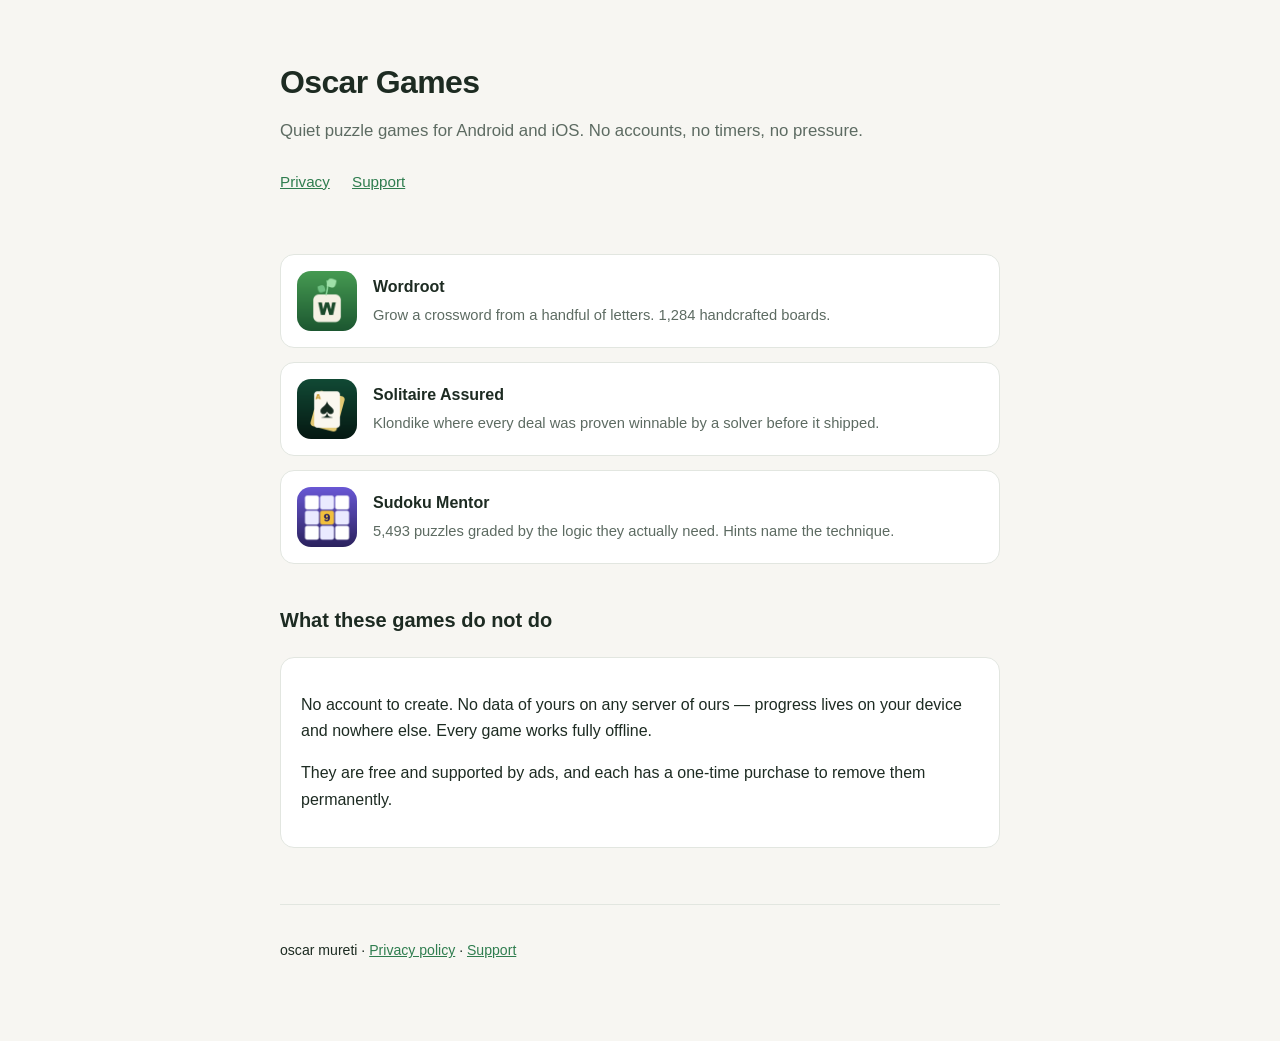
==== index.html @ a50494f4 "Public site: privacy policy, support page and app-ads.txt Kept separate from the private game repo b" ====
<!doctype html>
<html lang="en">
<head>
<meta charset="utf-8">
<meta name="viewport" content="width=device-width, initial-scale=1">
<title>Oscar Games</title>
<meta name="description" content="Puzzle games for Android and iOS: Wordroot, Solitaire Assured and Sudoku Mentor.">
<link rel="stylesheet" href="style.css">
</head>
<body>
<div class="wrap">
  <header>
    <h1>Oscar Games</h1>
    <p class="lede">Quiet puzzle games for Android and iOS. No accounts, no timers, no pressure.</p>
    <nav>
      <a href="privacy.html">Privacy</a>
      <a href="support.html">Support</a>
    </nav>
  </header>

  <div class="games">
    <div class="game">
      <img src="assets/wordroot.png" alt="Wordroot icon">
      <div>
        <h3>Wordroot</h3>
        <p>Grow a crossword from a handful of letters. 1,284 handcrafted boards.</p>
      </div>
    </div>
    <div class="game">
      <img src="assets/solitaire_assured.png" alt="Solitaire Assured icon">
      <div>
        <h3>Solitaire Assured</h3>
        <p>Klondike where every deal was proven winnable by a solver before it shipped.</p>
      </div>
    </div>
    <div class="game">
      <img src="assets/sudoku_mentor.png" alt="Sudoku Mentor icon">
      <div>
        <h3>Sudoku Mentor</h3>
        <p>5,493 puzzles graded by the logic they actually need. Hints name the technique.</p>
      </div>
    </div>
  </div>

  <h2>What these games do not do</h2>
  <div class="card">
    <p>No account to create. No data of yours on any server of ours — progress
    lives on your device and nowhere else. Every game works fully offline.</p>
    <p>They are free and supported by ads, and each has a one-time purchase to
    remove them permanently.</p>
  </div>

  <footer>
    <p>oscar mureti &middot; <a href="privacy.html">Privacy policy</a> &middot; <a href="support.html">Support</a></p>
  </footer>
</div>
</body>
</html>
---- style.css ----
/* One stylesheet for all three pages. Kept deliberately small - these pages
   exist to satisfy store requirements and answer a player's question, not to
   be a marketing site. */
:root {
  --bg: #f7f6f2;
  --surface: #ffffff;
  --text: #1d2b22;
  --muted: #5d6b62;
  --accent: #2f7d4f;
  --line: #e2e6e0;
}
@media (prefers-color-scheme: dark) {
  :root {
    --bg: #12160f;
    --surface: #1b211a;
    --text: #e8efe6;
    --muted: #9aa89e;
    --accent: #6fcb7f;
    --line: #2a332a;
  }
}
* { box-sizing: border-box; }
body {
  margin: 0;
  padding: 0 20px 64px;
  background: var(--bg);
  color: var(--text);
  font: 16px/1.65 -apple-system, BlinkMacSystemFont, "Segoe UI", Roboto, sans-serif;
}
.wrap { max-width: 720px; margin: 0 auto; }
header { padding: 56px 0 32px; }
h1 { font-size: 2rem; margin: 0 0 8px; letter-spacing: -0.02em; }
h2 { font-size: 1.25rem; margin: 40px 0 10px; }
h3 { font-size: 1rem; margin: 28px 0 6px; }
p, li { color: var(--text); }
.lede { color: var(--muted); font-size: 1.05rem; margin: 0; }
a { color: var(--accent); }
nav { margin: 24px 0 0; font-size: 0.95rem; }
nav a { margin-right: 18px; }
.games { display: grid; gap: 14px; margin: 28px 0; }
.game {
  display: flex; align-items: center; gap: 16px;
  background: var(--surface); border: 1px solid var(--line);
  border-radius: 14px; padding: 16px;
}
.game img { width: 60px; height: 60px; border-radius: 14px; flex: none; }
.game h3 { margin: 0 0 2px; }
.game p { margin: 0; color: var(--muted); font-size: 0.92rem; }
.card {
  background: var(--surface); border: 1px solid var(--line);
  border-radius: 14px; padding: 18px 20px; margin: 20px 0;
}
footer {
  margin-top: 56px; padding-top: 20px; border-top: 1px solid var(--line);
  color: var(--muted); font-size: 0.88rem;
}
code { background: var(--surface); padding: 2px 6px; border-radius: 5px; font-size: 0.9em; }
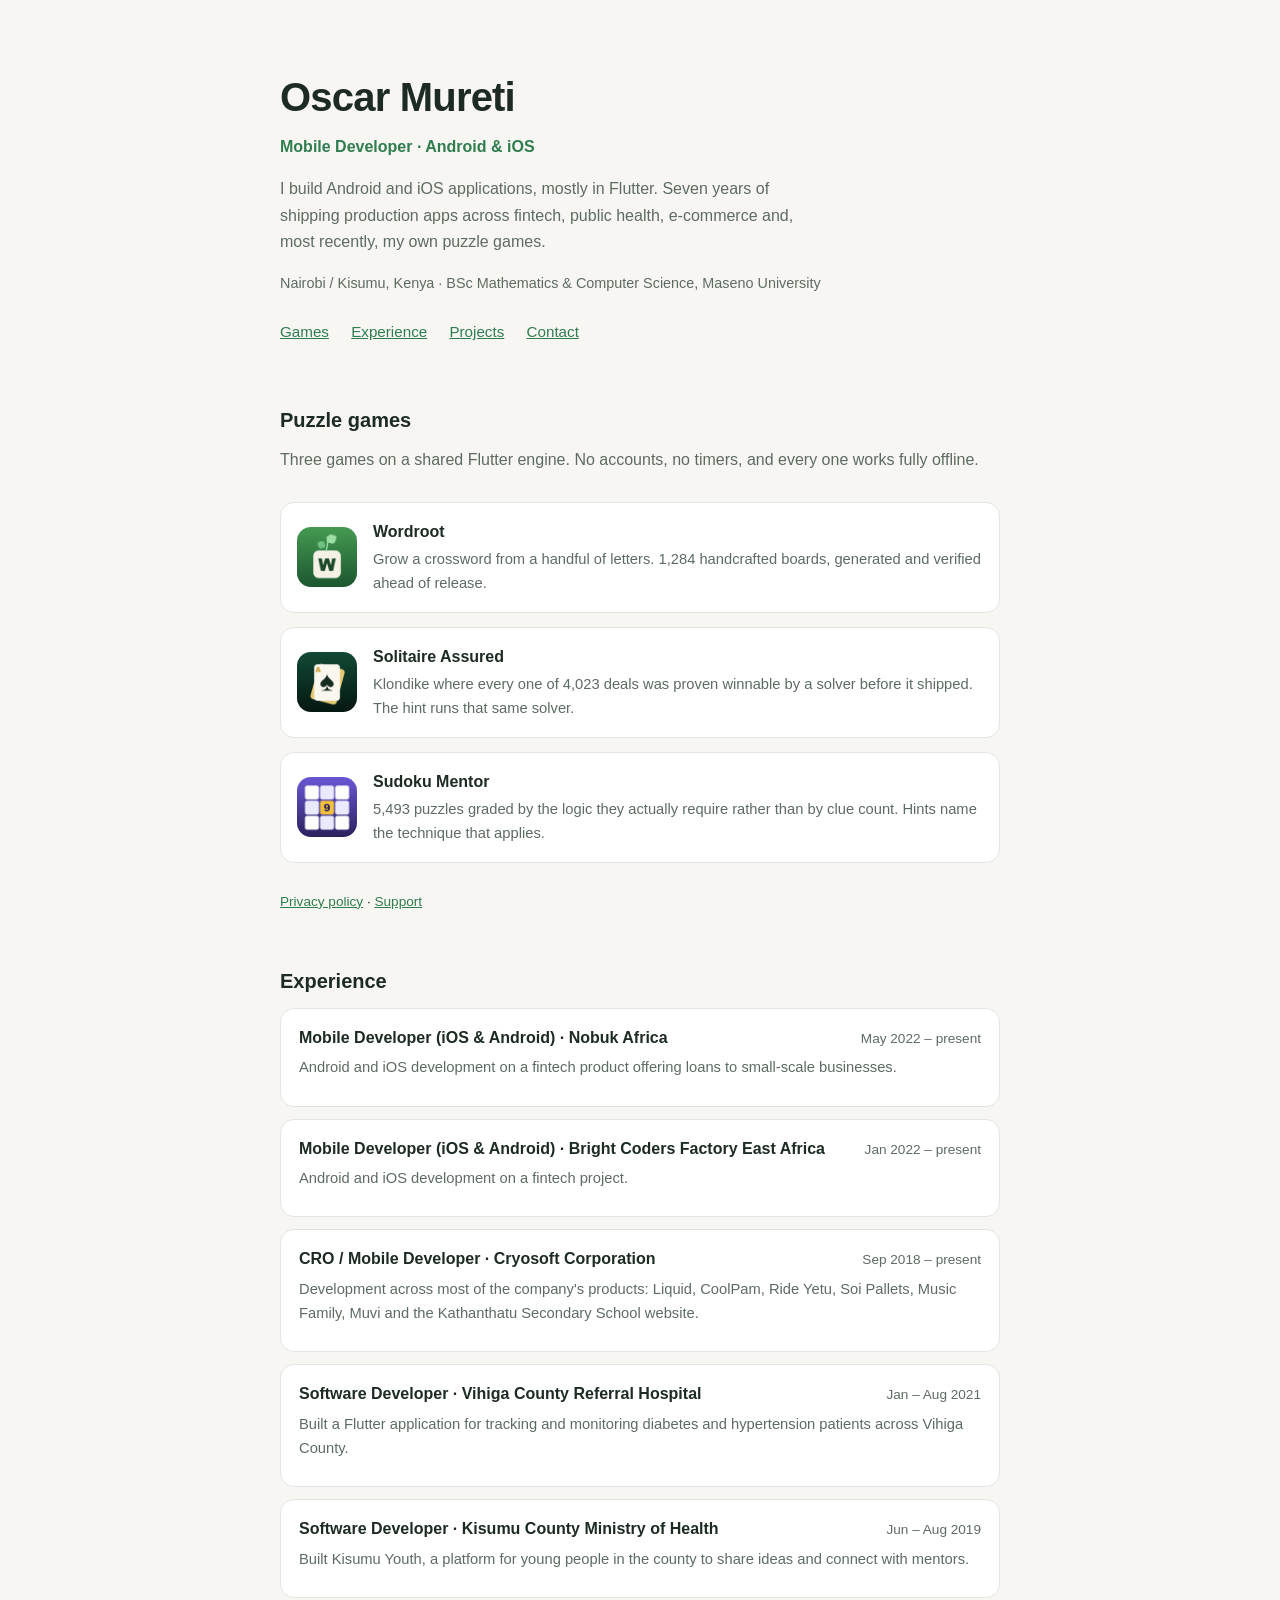
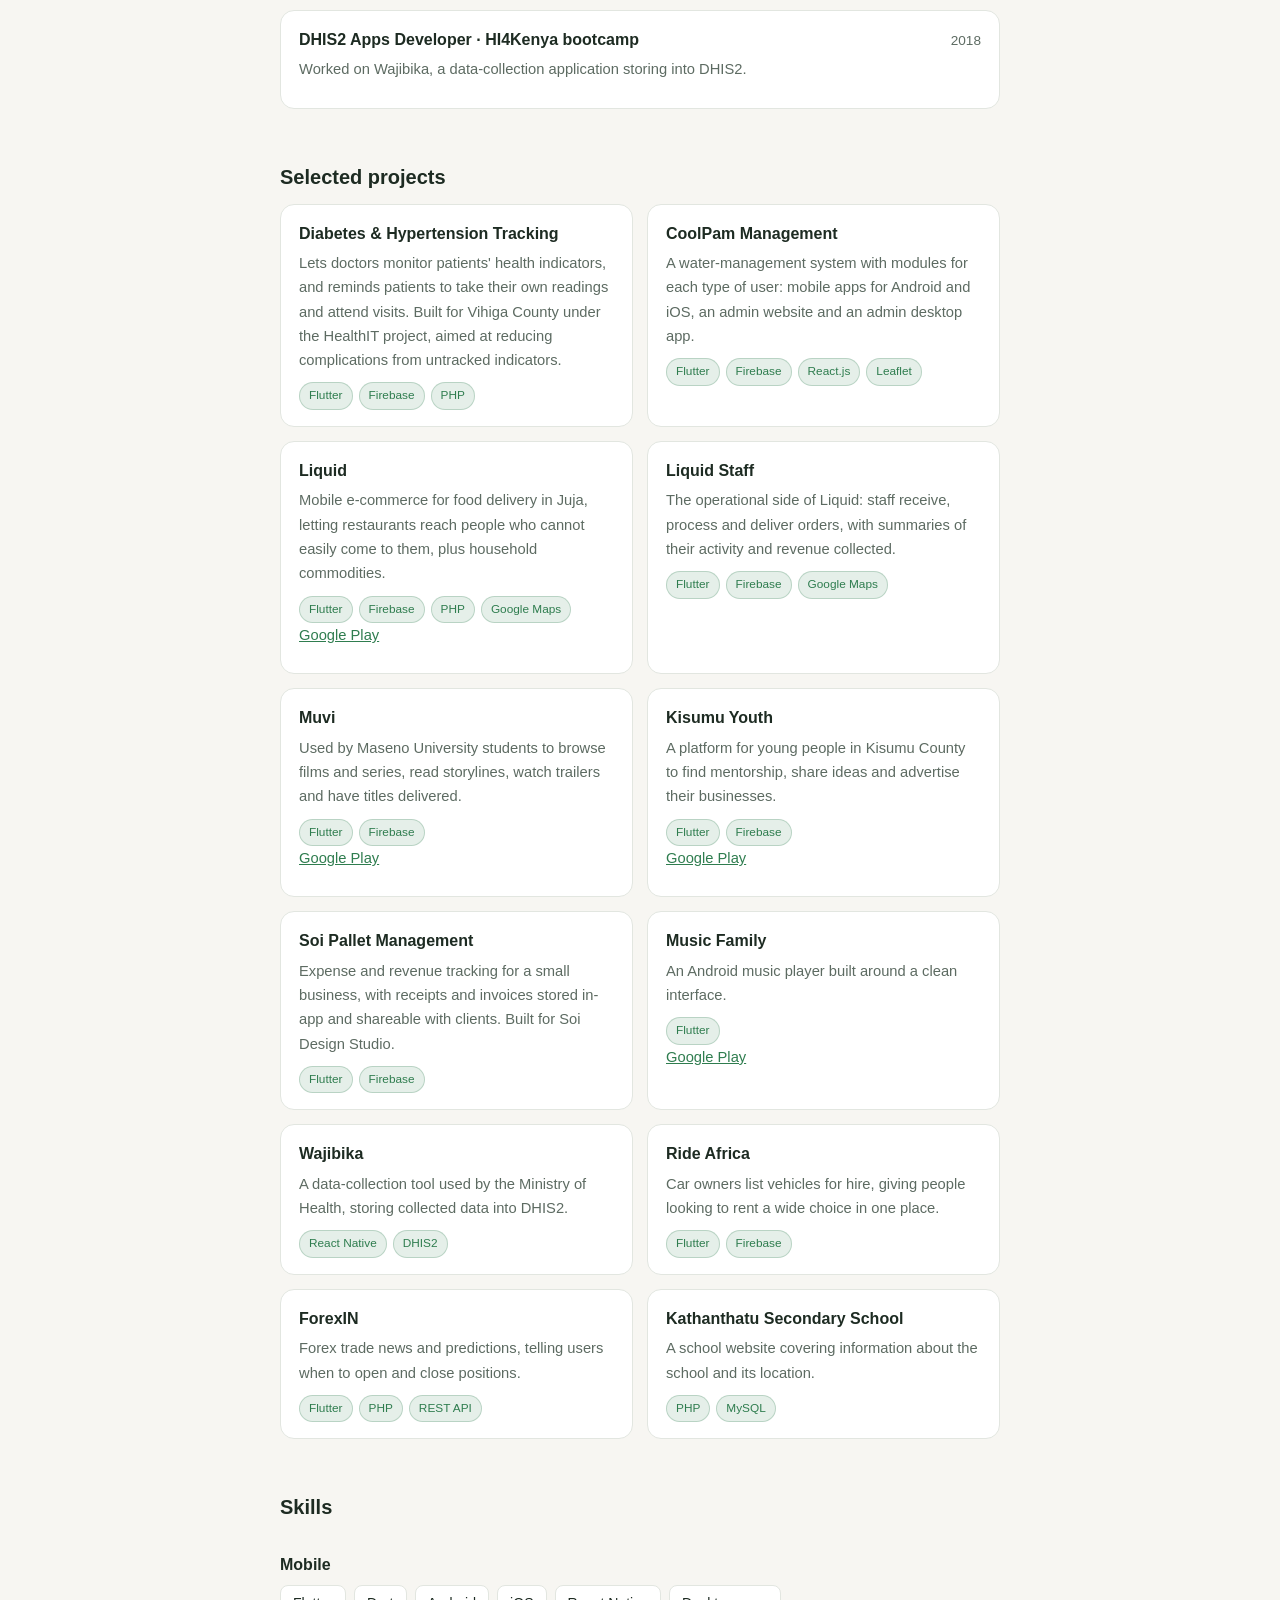
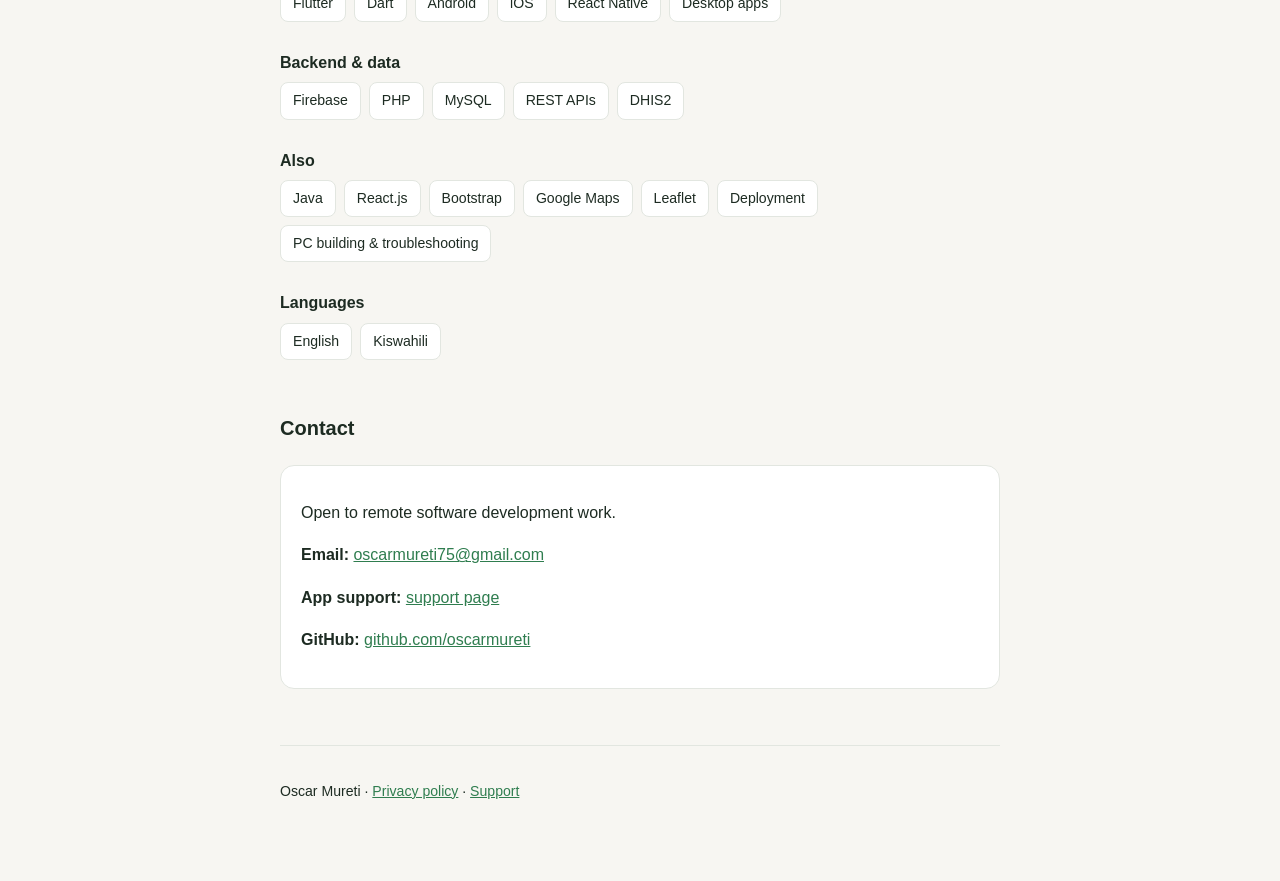
==== commit fadc3d7d: "Expand the site into a portfolio Adds experience, twelve projects and skills from the CV, with the p" ====
--- a/index.html
+++ b/index.html
@@ -3,56 +3,255 @@
 <head>
 <meta charset="utf-8">
 <meta name="viewport" content="width=device-width, initial-scale=1">
-<title>Oscar Games</title>
-<meta name="description" content="Puzzle games for Android and iOS: Wordroot, Solitaire Assured and Sudoku Mentor.">
+<title>Oscar Mureti &middot; Mobile Developer</title>
+<meta name="description" content="Mobile developer building Android and iOS applications with Flutter. Puzzle games, fintech, health and e-commerce apps.">
 <link rel="stylesheet" href="style.css">
 </head>
 <body>
 <div class="wrap">
-  <header>
-    <h1>Oscar Games</h1>
-    <p class="lede">Quiet puzzle games for Android and iOS. No accounts, no timers, no pressure.</p>
+
+  <header class="hero">
+    <h1>Oscar Mureti</h1>
+    <p class="role">Mobile Developer &middot; Android &amp; iOS</p>
+    <p class="tagline">I build Android and iOS applications, mostly in Flutter.
+      Seven years of shipping production apps across fintech, public health,
+      e-commerce and, most recently, my own puzzle games.</p>
+    <p class="meta">Nairobi / Kisumu, Kenya &middot; BSc Mathematics &amp; Computer Science, Maseno University</p>
     <nav>
-      <a href="privacy.html">Privacy</a>
-      <a href="support.html">Support</a>
+      <a href="#games">Games</a>
+      <a href="#work">Experience</a>
+      <a href="#projects">Projects</a>
+      <a href="#contact">Contact</a>
     </nav>
   </header>
 
-  <div class="games">
-    <div class="game">
-      <img src="assets/wordroot.png" alt="Wordroot icon">
-      <div>
-        <h3>Wordroot</h3>
-        <p>Grow a crossword from a handful of letters. 1,284 handcrafted boards.</p>
-      </div>
-    </div>
-    <div class="game">
-      <img src="assets/solitaire_assured.png" alt="Solitaire Assured icon">
-      <div>
-        <h3>Solitaire Assured</h3>
-        <p>Klondike where every deal was proven winnable by a solver before it shipped.</p>
-      </div>
-    </div>
-    <div class="game">
-      <img src="assets/sudoku_mentor.png" alt="Sudoku Mentor icon">
-      <div>
-        <h3>Sudoku Mentor</h3>
-        <p>5,493 puzzles graded by the logic they actually need. Hints name the technique.</p>
-      </div>
-    </div>
-  </div>
-
-  <h2>What these games do not do</h2>
-  <div class="card">
-    <p>No account to create. No data of yours on any server of ours — progress
-    lives on your device and nowhere else. Every game works fully offline.</p>
-    <p>They are free and supported by ads, and each has a one-time purchase to
-    remove them permanently.</p>
-  </div>
+  <!-- ===================== GAMES ===================== -->
+  <section class="section" id="games">
+    <h2>Puzzle games</h2>
+    <p class="intro">Three games on a shared Flutter engine. No accounts, no
+      timers, and every one works fully offline.</p>
+
+    <div class="games">
+      <div class="game">
+        <img src="assets/wordroot.png" alt="Wordroot icon">
+        <div>
+          <h3>Wordroot</h3>
+          <p>Grow a crossword from a handful of letters. 1,284 handcrafted
+            boards, generated and verified ahead of release.</p>
+        </div>
+      </div>
+      <div class="game">
+        <img src="assets/solitaire_assured.png" alt="Solitaire Assured icon">
+        <div>
+          <h3>Solitaire Assured</h3>
+          <p>Klondike where every one of 4,023 deals was proven winnable by a
+            solver before it shipped. The hint runs that same solver.</p>
+        </div>
+      </div>
+      <div class="game">
+        <img src="assets/sudoku_mentor.png" alt="Sudoku Mentor icon">
+        <div>
+          <h3>Sudoku Mentor</h3>
+          <p>5,493 puzzles graded by the logic they actually require rather than
+            by clue count. Hints name the technique that applies.</p>
+        </div>
+      </div>
+    </div>
+    <p class="store-link"><a href="privacy.html">Privacy policy</a> &middot;
+      <a href="support.html">Support</a></p>
+  </section>
+
+  <!-- ===================== EXPERIENCE ===================== -->
+  <section class="section" id="work">
+    <h2>Experience</h2>
+    <div class="timeline">
+      <div class="item">
+        <div class="role-row">
+          <h3>Mobile Developer (iOS &amp; Android) &middot; Nobuk Africa</h3>
+          <span class="when">May 2022 &ndash; present</span>
+        </div>
+        <p>Android and iOS development on a fintech product offering loans to
+          small-scale businesses.</p>
+      </div>
+      <div class="item">
+        <div class="role-row">
+          <h3>Mobile Developer (iOS &amp; Android) &middot; Bright Coders Factory East Africa</h3>
+          <span class="when">Jan 2022 &ndash; present</span>
+        </div>
+        <p>Android and iOS development on a fintech project.</p>
+      </div>
+      <div class="item">
+        <div class="role-row">
+          <h3>CRO / Mobile Developer &middot; Cryosoft Corporation</h3>
+          <span class="when">Sep 2018 &ndash; present</span>
+        </div>
+        <p>Development across most of the company's products: Liquid, CoolPam,
+          Ride Yetu, Soi Pallets, Music Family, Muvi and the Kathanthatu
+          Secondary School website.</p>
+      </div>
+      <div class="item">
+        <div class="role-row">
+          <h3>Software Developer &middot; Vihiga County Referral Hospital</h3>
+          <span class="when">Jan &ndash; Aug 2021</span>
+        </div>
+        <p>Built a Flutter application for tracking and monitoring diabetes and
+          hypertension patients across Vihiga County.</p>
+      </div>
+      <div class="item">
+        <div class="role-row">
+          <h3>Software Developer &middot; Kisumu County Ministry of Health</h3>
+          <span class="when">Jun &ndash; Aug 2019</span>
+        </div>
+        <p>Built Kisumu Youth, a platform for young people in the county to
+          share ideas and connect with mentors.</p>
+      </div>
+      <div class="item">
+        <div class="role-row">
+          <h3>DHIS2 Apps Developer &middot; HI4Kenya bootcamp</h3>
+          <span class="when">2018</span>
+        </div>
+        <p>Worked on Wajibika, a data-collection application storing into DHIS2.</p>
+      </div>
+    </div>
+  </section>
+
+  <!-- ===================== PROJECTS ===================== -->
+  <section class="section" id="projects">
+    <h2>Selected projects</h2>
+    <div class="grid2">
+
+      <div class="item">
+        <h3>Diabetes &amp; Hypertension Tracking</h3>
+        <p>Lets doctors monitor patients' health indicators, and reminds patients
+          to take their own readings and attend visits. Built for Vihiga County
+          under the HealthIT project, aimed at reducing complications from
+          untracked indicators.</p>
+        <div class="tags"><span class="tag">Flutter</span><span class="tag">Firebase</span><span class="tag">PHP</span></div>
+      </div>
+
+      <div class="item">
+        <h3>CoolPam Management</h3>
+        <p>A water-management system with modules for each type of user: mobile
+          apps for Android and iOS, an admin website and an admin desktop app.</p>
+        <div class="tags"><span class="tag">Flutter</span><span class="tag">Firebase</span><span class="tag">React.js</span><span class="tag">Leaflet</span></div>
+      </div>
+
+      <div class="item">
+        <h3>Liquid</h3>
+        <p>Mobile e-commerce for food delivery in Juja, letting restaurants reach
+          people who cannot easily come to them, plus household commodities.</p>
+        <div class="tags"><span class="tag">Flutter</span><span class="tag">Firebase</span><span class="tag">PHP</span><span class="tag">Google Maps</span></div>
+        <p class="store-link"><a href="https://play.google.com/store/apps/details?id=com.cryosoft.liquid_food">Google Play</a></p>
+      </div>
+
+      <div class="item">
+        <h3>Liquid Staff</h3>
+        <p>The operational side of Liquid: staff receive, process and deliver
+          orders, with summaries of their activity and revenue collected.</p>
+        <div class="tags"><span class="tag">Flutter</span><span class="tag">Firebase</span><span class="tag">Google Maps</span></div>
+      </div>
+
+      <div class="item">
+        <h3>Muvi</h3>
+        <p>Used by Maseno University students to browse films and series, read
+          storylines, watch trailers and have titles delivered.</p>
+        <div class="tags"><span class="tag">Flutter</span><span class="tag">Firebase</span></div>
+        <p class="store-link"><a href="https://play.google.com/store/apps/details?id=com.oscar.movies">Google Play</a></p>
+      </div>
+
+      <div class="item">
+        <h3>Kisumu Youth</h3>
+        <p>A platform for young people in Kisumu County to find mentorship, share
+          ideas and advertise their businesses.</p>
+        <div class="tags"><span class="tag">Flutter</span><span class="tag">Firebase</span></div>
+        <p class="store-link"><a href="https://play.google.com/store/apps/details?id=ke.co.cryosoft.kisumu_youth.oscar">Google Play</a></p>
+      </div>
+
+      <div class="item">
+        <h3>Soi Pallet Management</h3>
+        <p>Expense and revenue tracking for a small business, with receipts and
+          invoices stored in-app and shareable with clients. Built for Soi Design
+          Studio.</p>
+        <div class="tags"><span class="tag">Flutter</span><span class="tag">Firebase</span></div>
+      </div>
+
+      <div class="item">
+        <h3>Music Family</h3>
+        <p>An Android music player built around a clean interface.</p>
+        <div class="tags"><span class="tag">Flutter</span></div>
+        <p class="store-link"><a href="https://play.google.com/store/apps/details?id=ke.co.cryosoft.family_music">Google Play</a></p>
+      </div>
+
+      <div class="item">
+        <h3>Wajibika</h3>
+        <p>A data-collection tool used by the Ministry of Health, storing
+          collected data into DHIS2.</p>
+        <div class="tags"><span class="tag">React Native</span><span class="tag">DHIS2</span></div>
+      </div>
+
+      <div class="item">
+        <h3>Ride Africa</h3>
+        <p>Car owners list vehicles for hire, giving people looking to rent a
+          wide choice in one place.</p>
+        <div class="tags"><span class="tag">Flutter</span><span class="tag">Firebase</span></div>
+      </div>
+
+      <div class="item">
+        <h3>ForexIN</h3>
+        <p>Forex trade news and predictions, telling users when to open and close
+          positions.</p>
+        <div class="tags"><span class="tag">Flutter</span><span class="tag">PHP</span><span class="tag">REST API</span></div>
+      </div>
+
+      <div class="item">
+        <h3>Kathanthatu Secondary School</h3>
+        <p>A school website covering information about the school and its
+          location.</p>
+        <div class="tags"><span class="tag">PHP</span><span class="tag">MySQL</span></div>
+      </div>
+
+    </div>
+  </section>
+
+  <!-- ===================== SKILLS ===================== -->
+  <section class="section" id="skills">
+    <h2>Skills</h2>
+    <h3>Mobile</h3>
+    <div class="skills">
+      <span>Flutter</span><span>Dart</span><span>Android</span><span>iOS</span>
+      <span>React Native</span><span>Desktop apps</span>
+    </div>
+    <h3>Backend &amp; data</h3>
+    <div class="skills">
+      <span>Firebase</span><span>PHP</span><span>MySQL</span>
+      <span>REST APIs</span><span>DHIS2</span>
+    </div>
+    <h3>Also</h3>
+    <div class="skills">
+      <span>Java</span><span>React.js</span><span>Bootstrap</span>
+      <span>Google Maps</span><span>Leaflet</span>
+      <span>Deployment</span><span>PC building &amp; troubleshooting</span>
+    </div>
+    <h3>Languages</h3>
+    <div class="skills"><span>English</span><span>Kiswahili</span></div>
+  </section>
+
+  <!-- ===================== CONTACT ===================== -->
+  <section class="section" id="contact">
+    <h2>Contact</h2>
+    <div class="card">
+      <p>Open to remote software development work.</p>
+      <p><strong>Email:</strong> <a href="mailto:oscarmureti75@gmail.com">oscarmureti75@gmail.com</a></p>
+      <p><strong>App support:</strong> <a href="support.html">support page</a></p>
+      <p><strong>GitHub:</strong> <a href="https://github.com/oscarmureti">github.com/oscarmureti</a></p>
+    </div>
+  </section>
 
   <footer>
-    <p>oscar mureti &middot; <a href="privacy.html">Privacy policy</a> &middot; <a href="support.html">Support</a></p>
+    <p>Oscar Mureti &middot; <a href="privacy.html">Privacy policy</a> &middot;
+      <a href="support.html">Support</a></p>
   </footer>
+
 </div>
 </body>
 </html>
--- a/style.css
+++ b/style.css
@@ -55,3 +55,38 @@
   color: var(--muted); font-size: 0.88rem;
 }
 code { background: var(--surface); padding: 2px 6px; border-radius: 5px; font-size: 0.9em; }
+
+/* ---------- portfolio sections ---------- */
+.hero { padding: 64px 0 8px; }
+.hero h1 { font-size: 2.5rem; margin-bottom: 4px; }
+.hero .role { color: var(--accent); font-weight: 600; margin: 0 0 12px; }
+.tagline { color: var(--muted); max-width: 58ch; }
+.meta { color: var(--muted); font-size: 0.9rem; margin-top: 14px; }
+.section { margin: 52px 0 0; }
+.section > p.intro { color: var(--muted); margin-top: 0; }
+.grid2 { display: grid; gap: 14px; grid-template-columns: 1fr; }
+@media (min-width: 640px) { .grid2 { grid-template-columns: 1fr 1fr; } }
+.item {
+  background: var(--surface); border: 1px solid var(--line);
+  border-radius: 14px; padding: 16px 18px;
+}
+.item h3 { margin: 0 0 4px; font-size: 1rem; }
+.item p { margin: 0 0 10px; color: var(--muted); font-size: 0.92rem; }
+.tags { display: flex; flex-wrap: wrap; gap: 6px; }
+.tag {
+  font-size: 0.74rem; padding: 3px 9px; border-radius: 20px;
+  background: color-mix(in srgb, var(--accent) 12%, transparent);
+  color: var(--accent); border: 1px solid color-mix(in srgb, var(--accent) 24%, transparent);
+}
+.role-row {
+  display: flex; justify-content: space-between; gap: 12px;
+  align-items: baseline; flex-wrap: wrap;
+}
+.role-row .when { color: var(--muted); font-size: 0.85rem; white-space: nowrap; }
+.timeline { display: grid; gap: 12px; }
+.skills { display: flex; flex-wrap: wrap; gap: 8px; }
+.skills span {
+  background: var(--surface); border: 1px solid var(--line);
+  padding: 6px 12px; border-radius: 8px; font-size: 0.88rem;
+}
+.store-link { font-size: 0.85rem; }
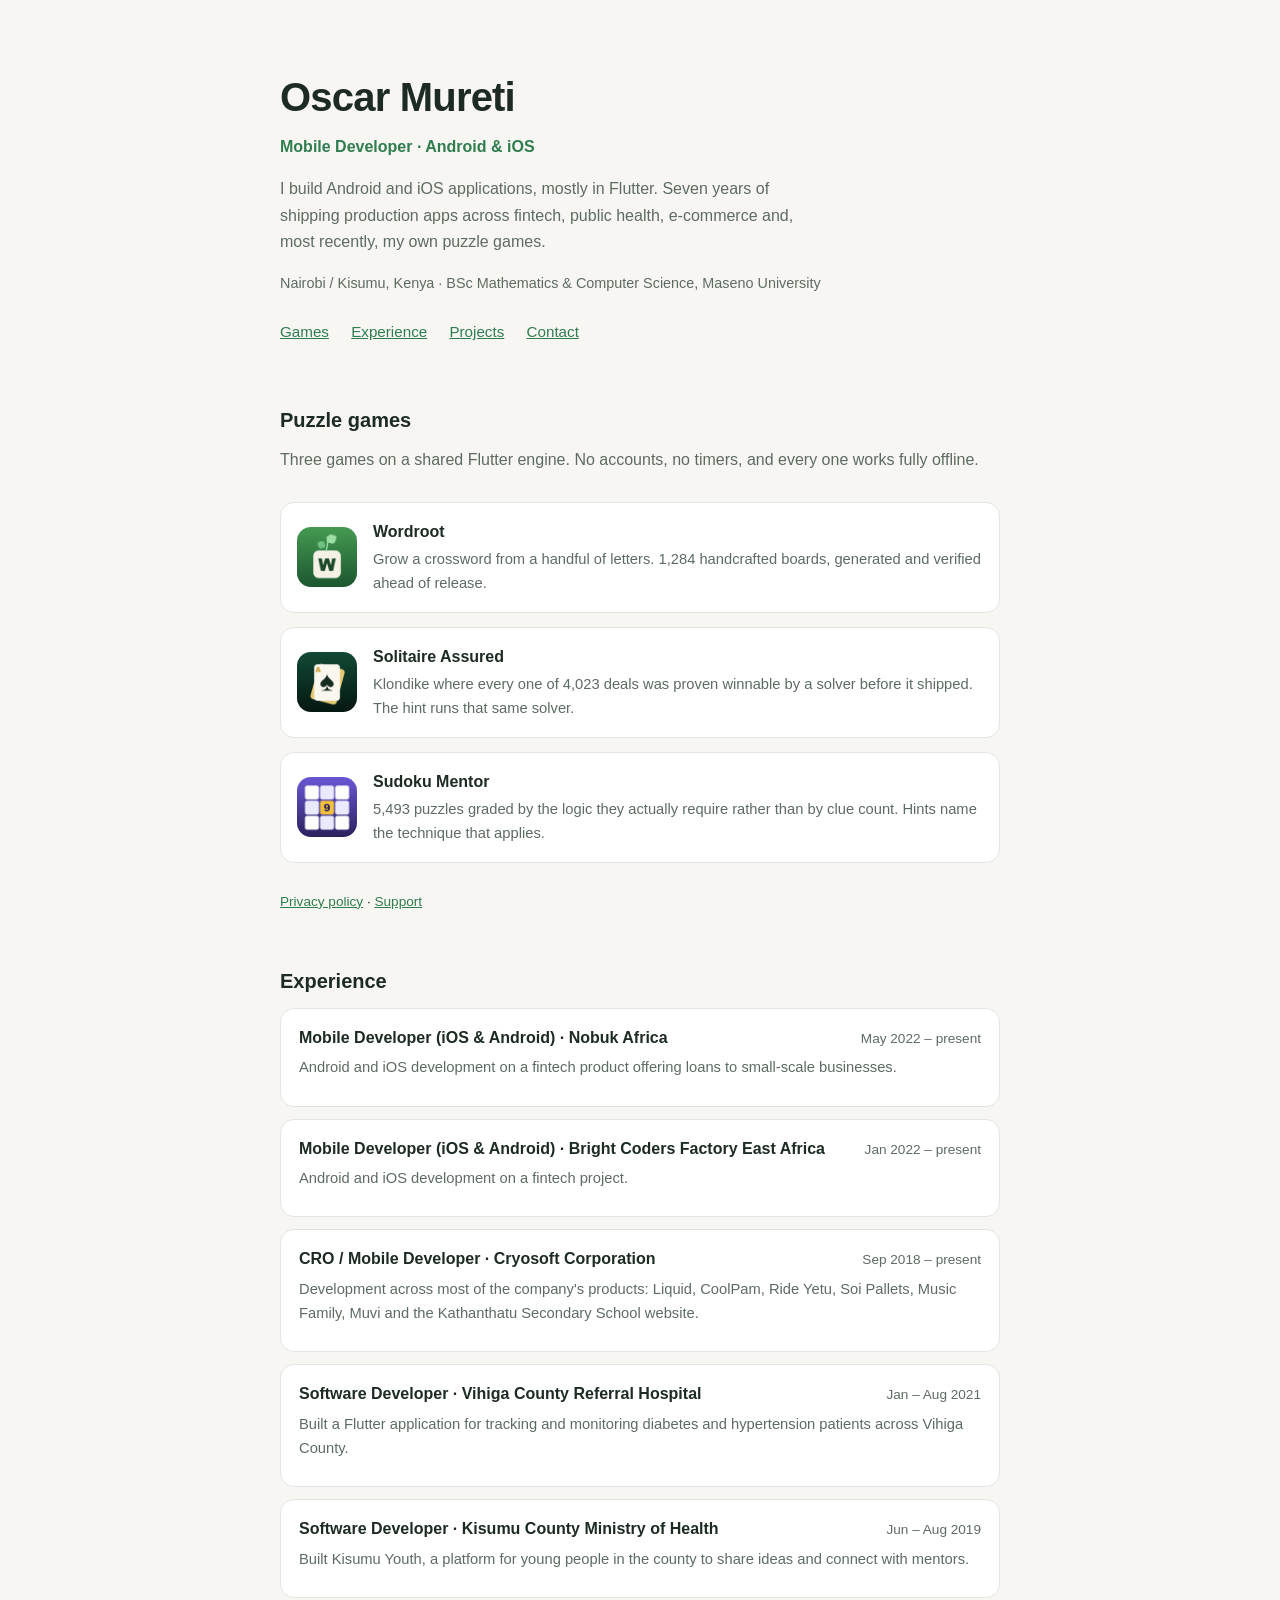
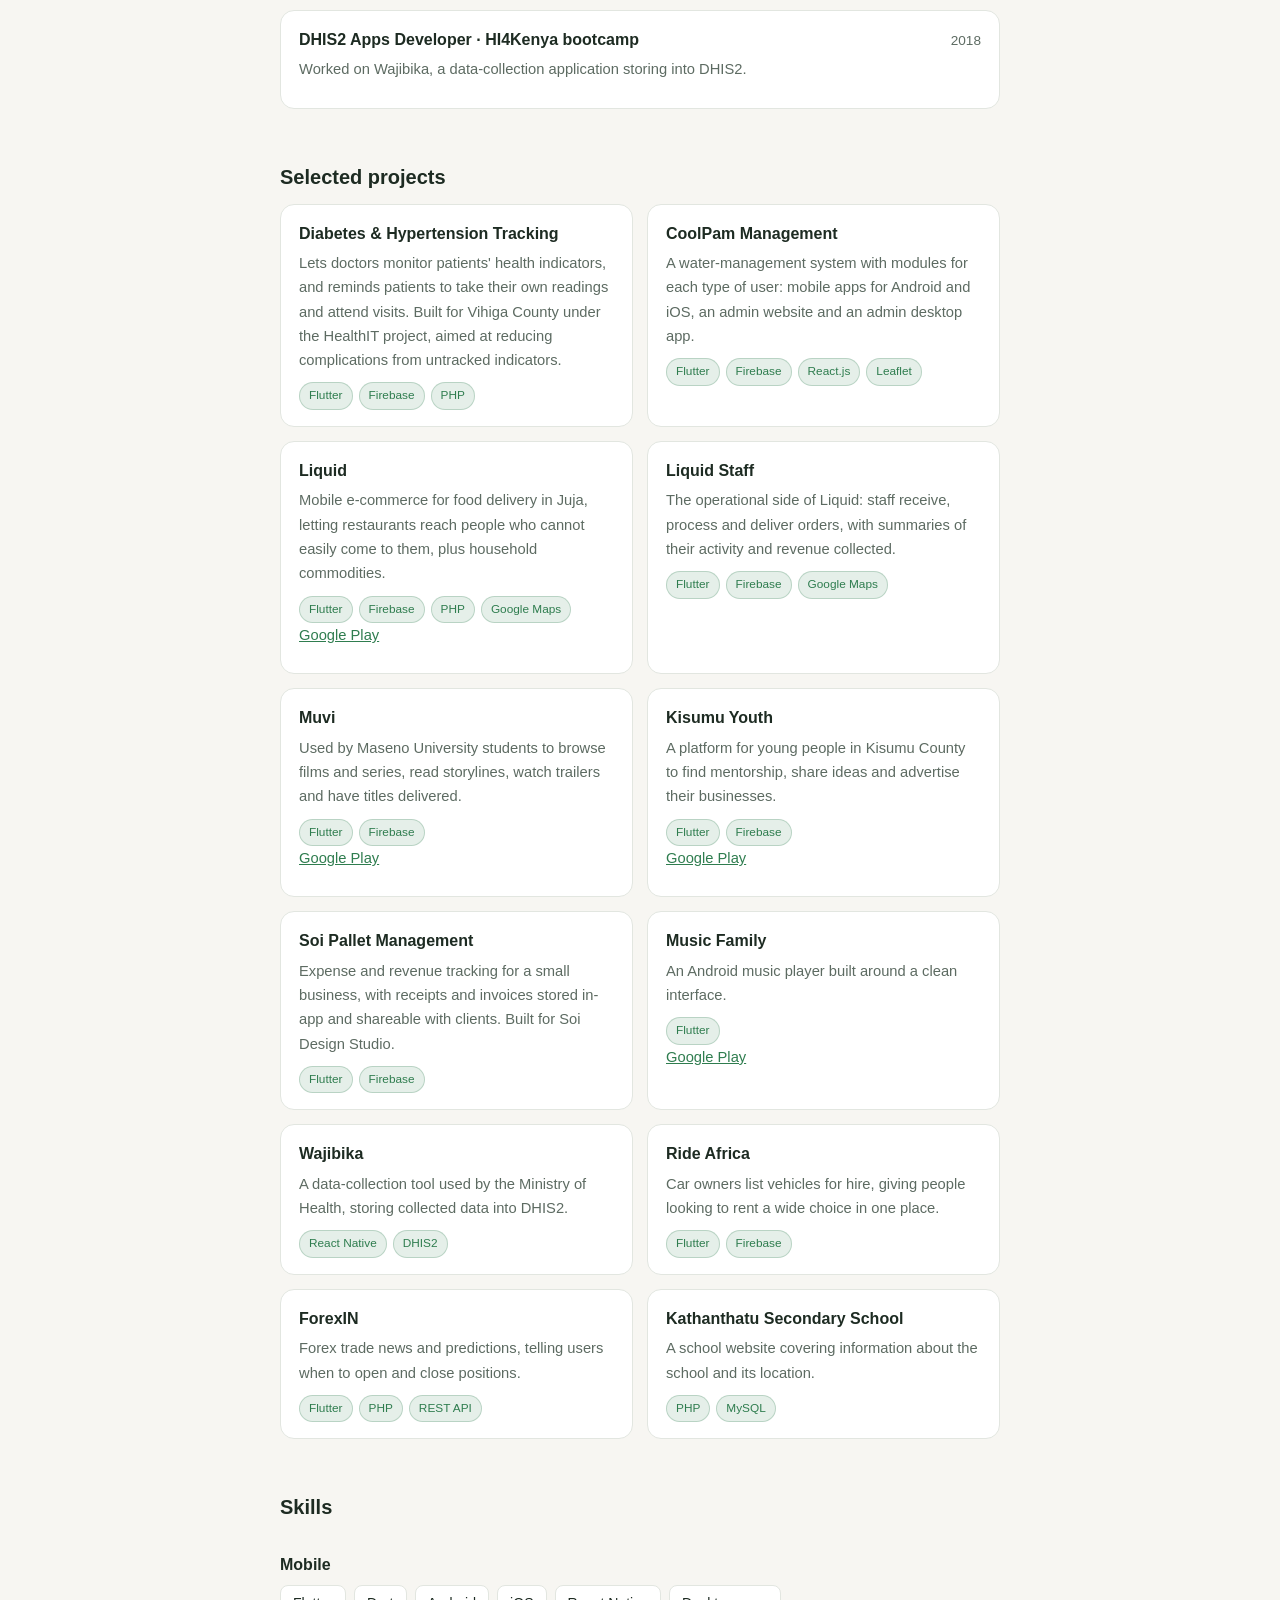
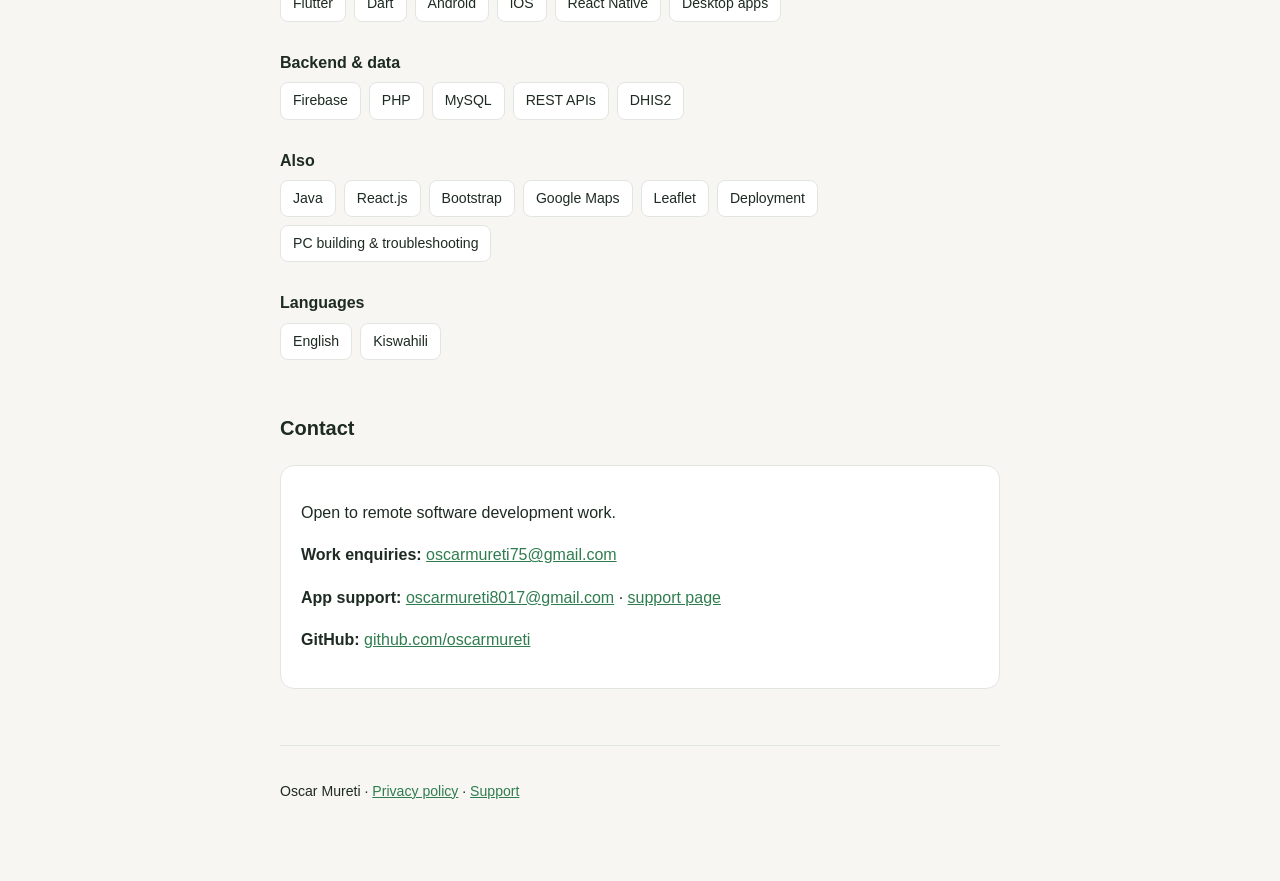
==== commit 62a54bd1: "List both email addresses Work enquiries and app support are separated on the portfolio, and the sup" ====
--- a/index.html
+++ b/index.html
@@ -241,8 +241,11 @@
     <h2>Contact</h2>
     <div class="card">
       <p>Open to remote software development work.</p>
-      <p><strong>Email:</strong> <a href="mailto:oscarmureti75@gmail.com">oscarmureti75@gmail.com</a></p>
-      <p><strong>App support:</strong> <a href="support.html">support page</a></p>
+      <p><strong>Work enquiries:</strong>
+        <a href="mailto:oscarmureti75@gmail.com">oscarmureti75@gmail.com</a></p>
+      <p><strong>App support:</strong>
+        <a href="mailto:oscarmureti8017@gmail.com">oscarmureti8017@gmail.com</a>
+        &middot; <a href="support.html">support page</a></p>
       <p><strong>GitHub:</strong> <a href="https://github.com/oscarmureti">github.com/oscarmureti</a></p>
     </div>
   </section>
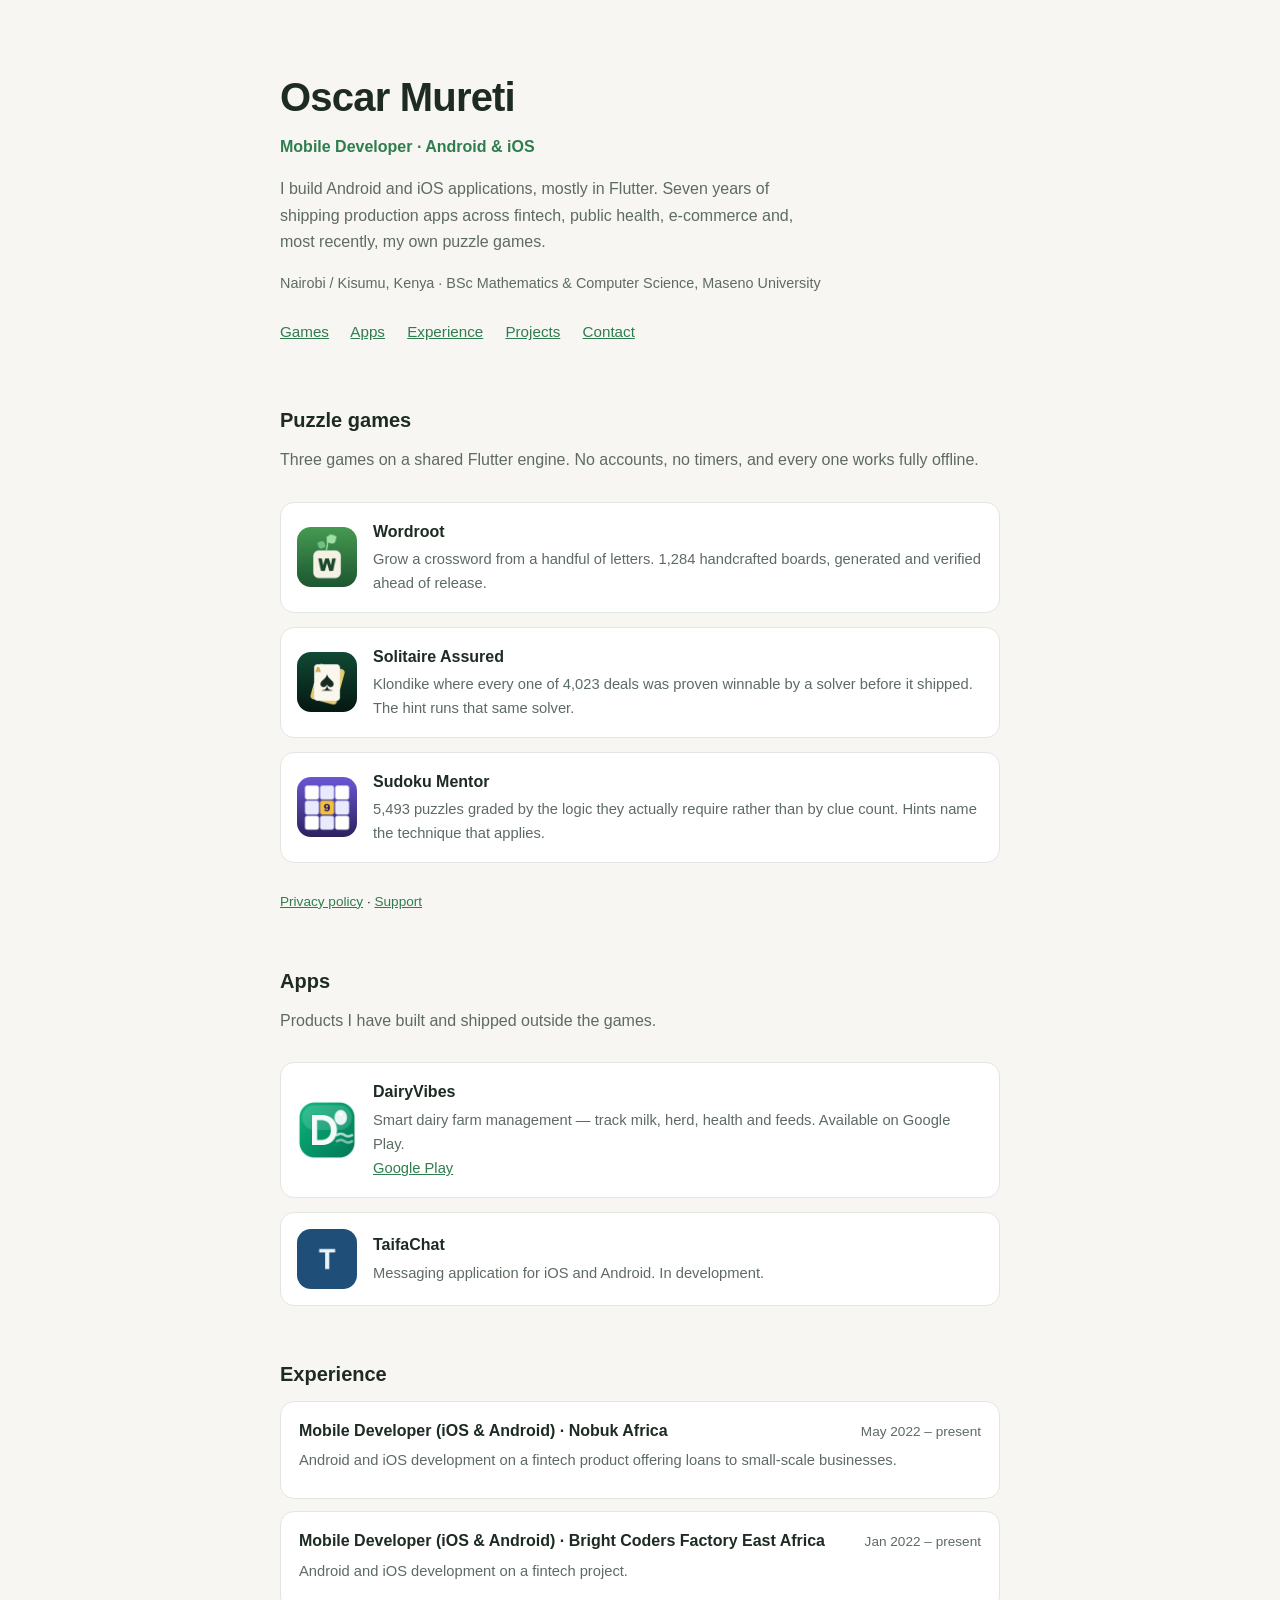
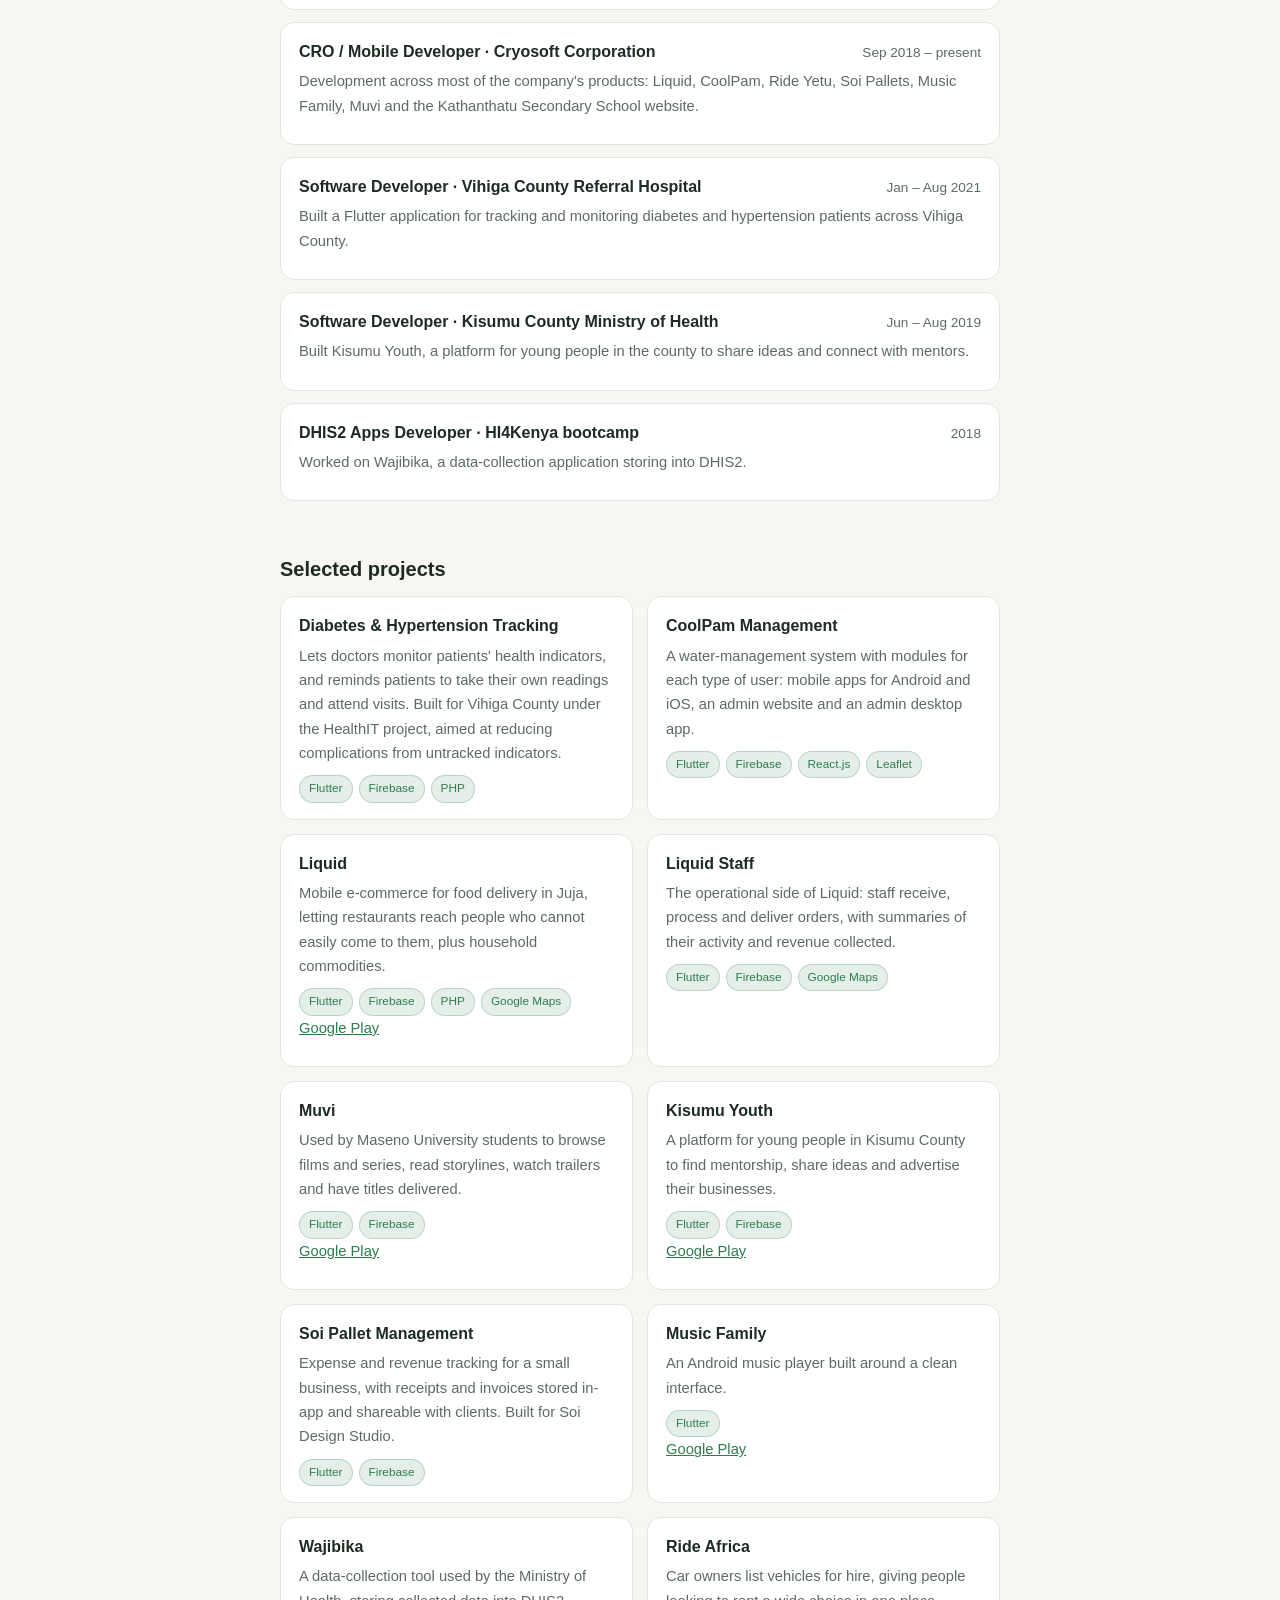
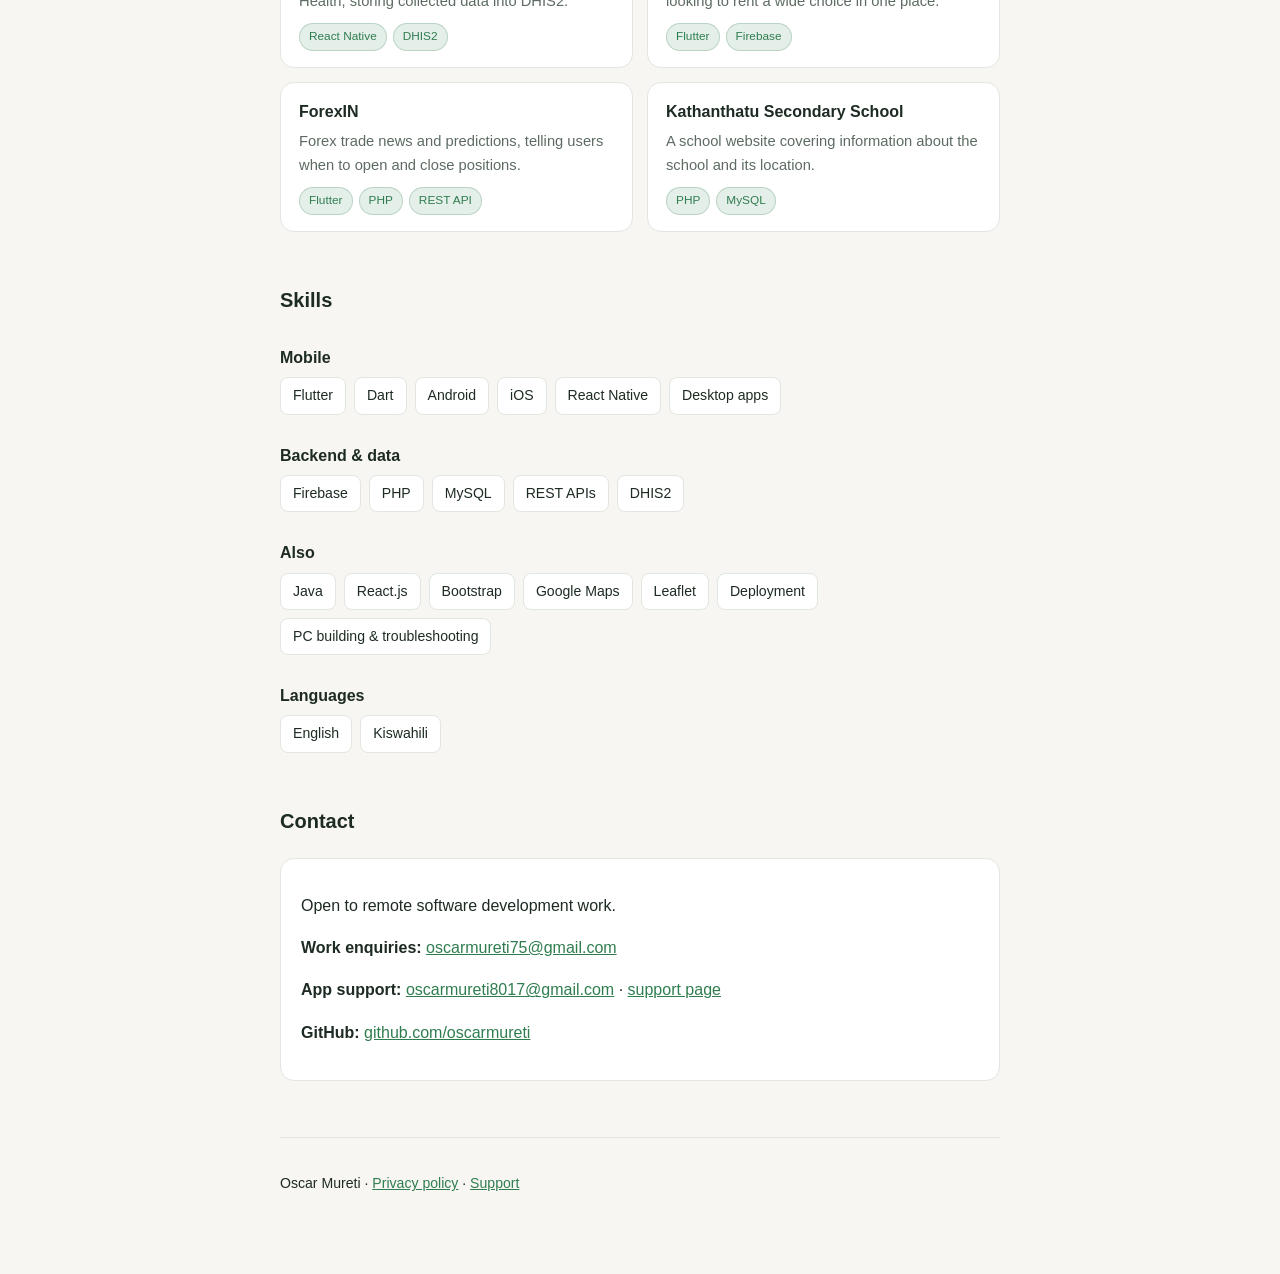
==== commit 88dd27f8: "Add an Apps section for DairyVibes and TaifaChat DairyVibes uses its real Google Play listing - titl" ====
--- a/index.html
+++ b/index.html
@@ -19,6 +19,7 @@
     <p class="meta">Nairobi / Kisumu, Kenya &middot; BSc Mathematics &amp; Computer Science, Maseno University</p>
     <nav>
       <a href="#games">Games</a>
+      <a href="#apps">Apps</a>
       <a href="#work">Experience</a>
       <a href="#projects">Projects</a>
       <a href="#contact">Contact</a>
@@ -59,6 +60,32 @@
     </div>
     <p class="store-link"><a href="privacy.html">Privacy policy</a> &middot;
       <a href="support.html">Support</a></p>
+  </section>
+
+
+  <!-- ===================== APPS ===================== -->
+  <section class="section" id="apps">
+    <h2>Apps</h2>
+    <p class="intro">Products I have built and shipped outside the games.</p>
+
+    <div class="games">
+      <div class="game">
+        <img src="assets/dairyvibes.png" alt="DairyVibes icon">
+        <div>
+          <h3>DairyVibes</h3>
+          <p>Smart dairy farm management &mdash; track milk, herd, health and
+            feeds. Available on Google Play.</p>
+          <p class="store-link"><a href="https://play.google.com/store/apps/details?id=com.dairyvibes.app">Google Play</a></p>
+        </div>
+      </div>
+      <div class="game">
+        <img src="assets/taifachat.png" alt="TaifaChat icon">
+        <div>
+          <h3>TaifaChat</h3>
+          <p>Messaging application for iOS and Android. In development.</p>
+        </div>
+      </div>
+    </div>
   </section>
 
   <!-- ===================== EXPERIENCE ===================== -->
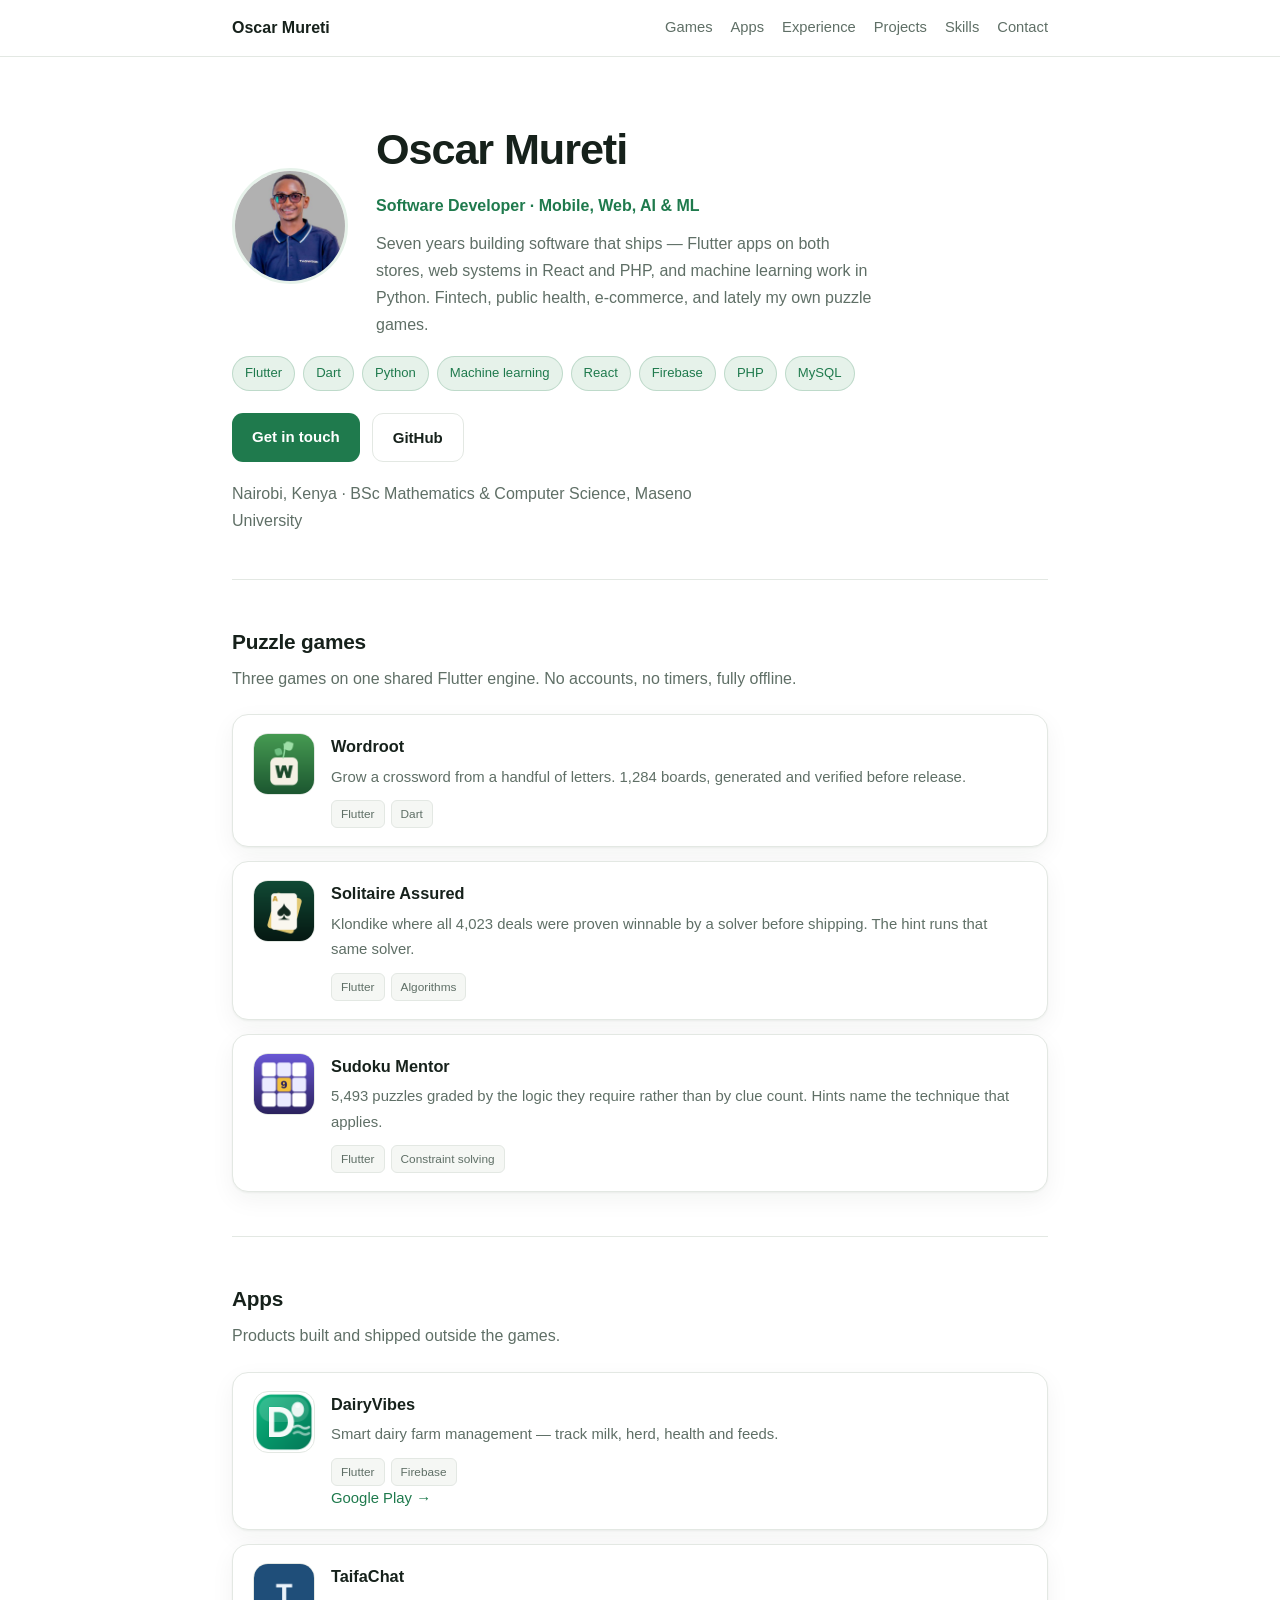
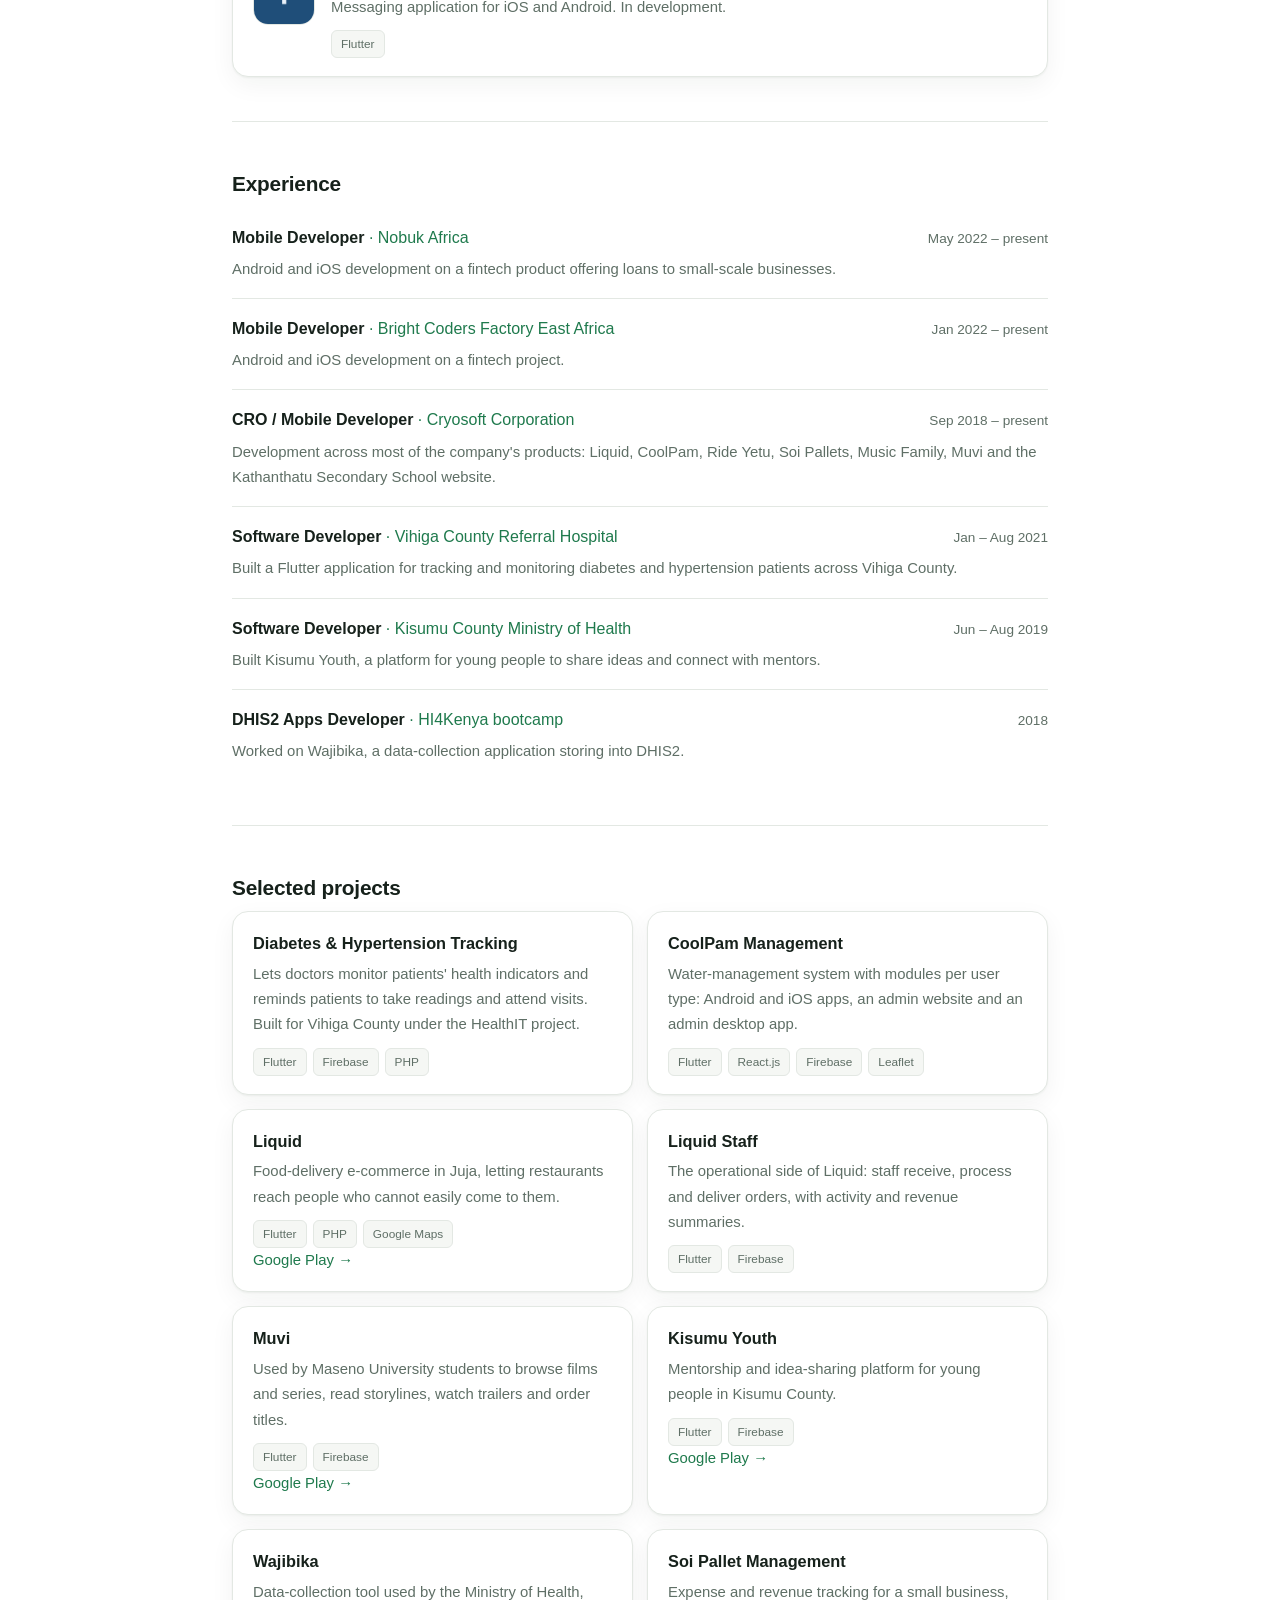
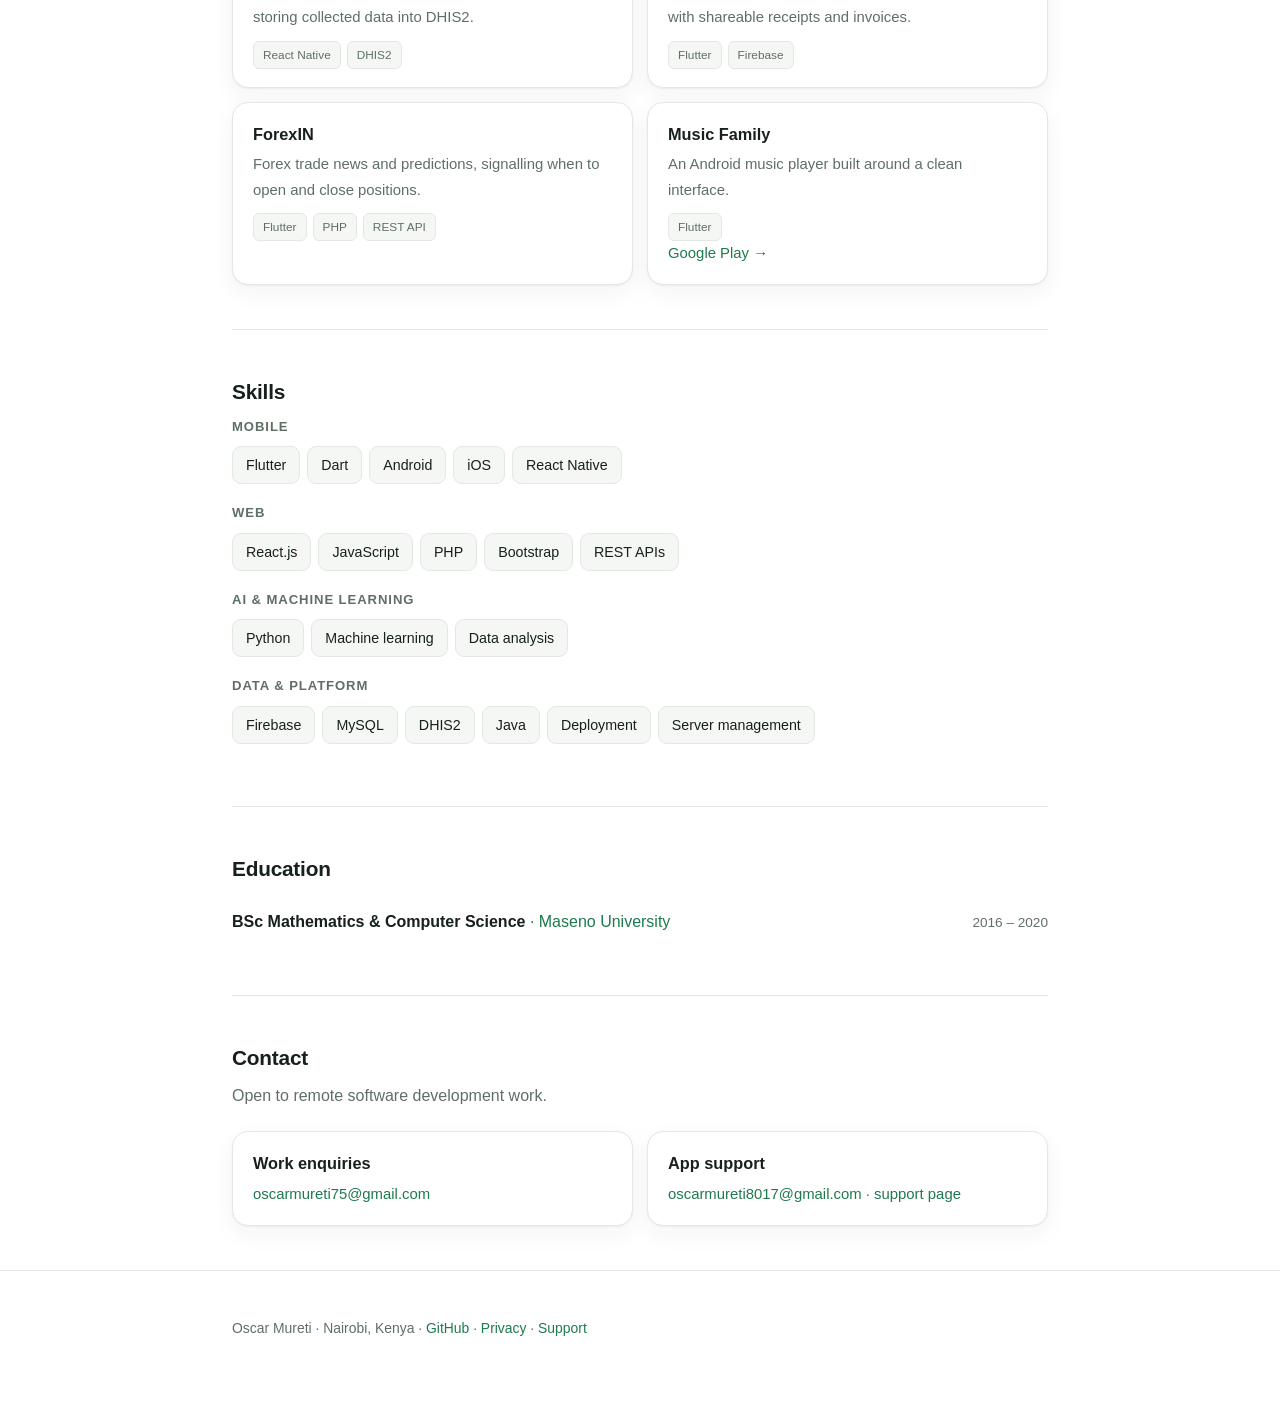
==== commit 9fb5da7c: "Modernise the site and make it machine-readable Repositions around software development across mobil" ====
--- a/index.html
+++ b/index.html
@@ -3,285 +3,405 @@
 <head>
 <meta charset="utf-8">
 <meta name="viewport" content="width=device-width, initial-scale=1">
-<title>Oscar Mureti &middot; Mobile Developer</title>
-<meta name="description" content="Mobile developer building Android and iOS applications with Flutter. Puzzle games, fintech, health and e-commerce apps.">
+
+<title>Oscar Mureti &middot; Software Developer &mdash; Mobile, Web, AI &amp; ML</title>
+<meta name="description" content="Oscar Mureti is a software developer in Nairobi, Kenya, building mobile apps with Flutter, web systems with React and PHP, and AI/ML solutions in Python. Seven years shipping production software across fintech, health and e-commerce.">
+<meta name="author" content="Oscar Mureti">
+<meta name="keywords" content="Oscar Mureti, software developer Kenya, Flutter developer, mobile developer Nairobi, React developer, machine learning, AI developer Kenya, Android developer, iOS developer">
+<link rel="canonical" href="https://oscarmureti.github.io/">
+
+<!-- Open Graph / Twitter: what LinkedIn, WhatsApp and Slack show when the
+     link is shared. Without these a shared link is a bare URL. -->
+<meta property="og:type" content="profile">
+<meta property="og:site_name" content="Oscar Mureti">
+<meta property="og:title" content="Oscar Mureti &middot; Software Developer">
+<meta property="og:description" content="Mobile, web and AI/ML developer in Nairobi. Flutter, React, Python, Firebase.">
+<meta property="og:url" content="https://oscarmureti.github.io/">
+<meta property="og:image" content="https://oscarmureti.github.io/assets/og-image.png">
+<meta property="og:image:width" content="1200">
+<meta property="og:image:height" content="630">
+<meta property="profile:first_name" content="Oscar">
+<meta property="profile:last_name" content="Mureti">
+<meta name="twitter:card" content="summary_large_image">
+<meta name="twitter:title" content="Oscar Mureti &middot; Software Developer">
+<meta name="twitter:description" content="Mobile, web and AI/ML developer in Nairobi. Flutter, React, Python, Firebase.">
+<meta name="twitter:image" content="https://oscarmureti.github.io/assets/og-image.png">
+
+<meta name="theme-color" content="#1f7a4d">
+<link rel="icon" href="assets/avatar.png">
+<link rel="apple-touch-icon" href="assets/avatar.png">
 <link rel="stylesheet" href="style.css">
+
+<!-- Structured data. Search engines use it for rich results; modern CV and
+     applicant-tracking parsers read schema.org Person for name, role,
+     employers, education and skills rather than scraping prose. -->
+<script type="application/ld+json">
+{
+  "@context": "https://schema.org",
+  "@type": "Person",
+  "name": "Oscar Mureti",
+  "givenName": "Oscar",
+  "familyName": "Mureti",
+  "jobTitle": "Software Developer",
+  "description": "Software developer working across mobile, web and AI/ML. Seven years shipping production applications in fintech, public health and e-commerce.",
+  "url": "https://oscarmureti.github.io/",
+  "image": "https://oscarmureti.github.io/assets/avatar.png",
+  "email": "mailto:oscarmureti75@gmail.com",
+  "address": {
+    "@type": "PostalAddress",
+    "addressLocality": "Nairobi",
+    "addressRegion": "Nairobi",
+    "addressCountry": "KE"
+  },
+  "nationality": { "@type": "Country", "name": "Kenya" },
+  "sameAs": [
+    "https://github.com/oscarmureti",
+    "https://oscarmureti.cryosoft.co.ke/#/"
+  ],
+  "alumniOf": {
+    "@type": "CollegeOrUniversity",
+    "name": "Maseno University",
+    "description": "BSc Mathematics and Computer Science, 2016-2020"
+  },
+  "worksFor": [
+    { "@type": "Organization", "name": "Nobuk Africa" },
+    { "@type": "Organization", "name": "Bright Coders Factory East Africa" },
+    { "@type": "Organization", "name": "Cryosoft Corporation" }
+  ],
+  "knowsAbout": [
+    "Flutter", "Dart", "Android development", "iOS development",
+    "React", "React Native", "JavaScript", "PHP", "MySQL",
+    "Python", "Machine learning", "Artificial intelligence",
+    "Firebase", "REST APIs", "DHIS2", "Mobile application development",
+    "Web development"
+  ],
+  "knowsLanguage": [
+    { "@type": "Language", "name": "English" },
+    { "@type": "Language", "name": "Swahili" }
+  ]
+}
+</script>
+<script type="application/ld+json">
+{
+  "@context": "https://schema.org",
+  "@type": "ItemList",
+  "name": "Applications by Oscar Mureti",
+  "itemListElement": [
+    { "@type": "ListItem", "position": 1, "item": {
+        "@type": "MobileApplication", "name": "DairyVibes",
+        "applicationCategory": "BusinessApplication",
+        "operatingSystem": "Android",
+        "description": "Smart dairy farm management - track milk, herd, health and feeds.",
+        "url": "https://play.google.com/store/apps/details?id=com.dairyvibes.app",
+        "author": { "@type": "Person", "name": "Oscar Mureti" } } },
+    { "@type": "ListItem", "position": 2, "item": {
+        "@type": "MobileApplication", "name": "Wordroot",
+        "applicationCategory": "GameApplication",
+        "operatingSystem": "Android, iOS",
+        "description": "Word puzzle game with 1,284 generated crossword boards.",
+        "author": { "@type": "Person", "name": "Oscar Mureti" } } },
+    { "@type": "ListItem", "position": 3, "item": {
+        "@type": "MobileApplication", "name": "Solitaire Assured",
+        "applicationCategory": "GameApplication",
+        "operatingSystem": "Android, iOS",
+        "description": "Klondike solitaire where every deal is solver-verified winnable.",
+        "author": { "@type": "Person", "name": "Oscar Mureti" } } },
+    { "@type": "ListItem", "position": 4, "item": {
+        "@type": "MobileApplication", "name": "Sudoku Mentor",
+        "applicationCategory": "GameApplication",
+        "operatingSystem": "Android, iOS",
+        "description": "Sudoku graded by required solving technique, with hints that name the technique.",
+        "author": { "@type": "Person", "name": "Oscar Mureti" } } }
+  ]
+}
+</script>
 </head>
 <body>
-<div class="wrap">
+
+<nav class="topbar" aria-label="Primary">
+  <div class="wrap">
+    <span class="brand">Oscar Mureti</span>
+    <a href="#games">Games</a>
+    <a href="#apps">Apps</a>
+    <a href="#experience">Experience</a>
+    <a href="#projects">Projects</a>
+    <a href="#skills">Skills</a>
+    <a href="#contact">Contact</a>
+  </div>
+</nav>
+
+<main class="wrap">
 
   <header class="hero">
-    <h1>Oscar Mureti</h1>
-    <p class="role">Mobile Developer &middot; Android &amp; iOS</p>
-    <p class="tagline">I build Android and iOS applications, mostly in Flutter.
-      Seven years of shipping production apps across fintech, public health,
-      e-commerce and, most recently, my own puzzle games.</p>
-    <p class="meta">Nairobi / Kisumu, Kenya &middot; BSc Mathematics &amp; Computer Science, Maseno University</p>
-    <nav>
-      <a href="#games">Games</a>
-      <a href="#apps">Apps</a>
-      <a href="#work">Experience</a>
-      <a href="#projects">Projects</a>
-      <a href="#contact">Contact</a>
-    </nav>
+    <div class="hero-grid">
+      <img class="avatar" src="assets/avatar.png"
+           alt="Portrait of Oscar Mureti" width="116" height="116">
+      <div>
+        <h1>Oscar Mureti</h1>
+        <p class="role">Software Developer &middot; Mobile, Web, AI &amp; ML</p>
+        <p class="tagline">Seven years building software that ships — Flutter
+          apps on both stores, web systems in React and PHP, and machine
+          learning work in Python. Fintech, public health, e-commerce, and
+          lately my own puzzle games.</p>
+      </div>
+    </div>
+    <div class="chips">
+      <span class="chip">Flutter</span><span class="chip">Dart</span>
+      <span class="chip">Python</span><span class="chip">Machine learning</span>
+      <span class="chip">React</span><span class="chip">Firebase</span>
+      <span class="chip">PHP</span><span class="chip">MySQL</span>
+    </div>
+    <div class="cta">
+      <a class="btn btn-primary" href="#contact">Get in touch</a>
+      <a class="btn btn-ghost" href="https://github.com/oscarmureti">GitHub</a>
+    </div>
+    <p class="tagline" style="margin-top:18px">Nairobi, Kenya &middot;
+      BSc Mathematics &amp; Computer Science, Maseno University</p>
   </header>
 
-  <!-- ===================== GAMES ===================== -->
-  <section class="section" id="games">
+  <section id="games">
     <h2>Puzzle games</h2>
-    <p class="intro">Three games on a shared Flutter engine. No accounts, no
-      timers, and every one works fully offline.</p>
-
-    <div class="games">
-      <div class="game">
-        <img src="assets/wordroot.png" alt="Wordroot icon">
+    <p class="intro">Three games on one shared Flutter engine. No accounts, no
+      timers, fully offline.</p>
+    <div class="cards">
+      <article class="card app">
+        <img src="assets/wordroot.png" alt="Wordroot app icon" width="62" height="62">
         <div>
           <h3>Wordroot</h3>
-          <p>Grow a crossword from a handful of letters. 1,284 handcrafted
-            boards, generated and verified ahead of release.</p>
-        </div>
-      </div>
-      <div class="game">
-        <img src="assets/solitaire_assured.png" alt="Solitaire Assured icon">
+          <p>Grow a crossword from a handful of letters. 1,284 boards, generated
+            and verified before release.</p>
+          <div class="tags"><span class="tag">Flutter</span><span class="tag">Dart</span></div>
+        </div>
+      </article>
+      <article class="card app">
+        <img src="assets/solitaire_assured.png" alt="Solitaire Assured app icon" width="62" height="62">
         <div>
           <h3>Solitaire Assured</h3>
-          <p>Klondike where every one of 4,023 deals was proven winnable by a
-            solver before it shipped. The hint runs that same solver.</p>
-        </div>
-      </div>
-      <div class="game">
-        <img src="assets/sudoku_mentor.png" alt="Sudoku Mentor icon">
+          <p>Klondike where all 4,023 deals were proven winnable by a solver
+            before shipping. The hint runs that same solver.</p>
+          <div class="tags"><span class="tag">Flutter</span><span class="tag">Algorithms</span></div>
+        </div>
+      </article>
+      <article class="card app">
+        <img src="assets/sudoku_mentor.png" alt="Sudoku Mentor app icon" width="62" height="62">
         <div>
           <h3>Sudoku Mentor</h3>
-          <p>5,493 puzzles graded by the logic they actually require rather than
-            by clue count. Hints name the technique that applies.</p>
-        </div>
-      </div>
-    </div>
-    <p class="store-link"><a href="privacy.html">Privacy policy</a> &middot;
-      <a href="support.html">Support</a></p>
-  </section>
-
-
-  <!-- ===================== APPS ===================== -->
-  <section class="section" id="apps">
+          <p>5,493 puzzles graded by the logic they require rather than by clue
+            count. Hints name the technique that applies.</p>
+          <div class="tags"><span class="tag">Flutter</span><span class="tag">Constraint solving</span></div>
+        </div>
+      </article>
+    </div>
+  </section>
+
+  <section id="apps">
     <h2>Apps</h2>
-    <p class="intro">Products I have built and shipped outside the games.</p>
-
-    <div class="games">
-      <div class="game">
-        <img src="assets/dairyvibes.png" alt="DairyVibes icon">
+    <p class="intro">Products built and shipped outside the games.</p>
+    <div class="cards">
+      <article class="card app">
+        <img src="assets/dairyvibes.png" alt="DairyVibes app icon" width="62" height="62">
         <div>
           <h3>DairyVibes</h3>
-          <p>Smart dairy farm management &mdash; track milk, herd, health and
-            feeds. Available on Google Play.</p>
-          <p class="store-link"><a href="https://play.google.com/store/apps/details?id=com.dairyvibes.app">Google Play</a></p>
-        </div>
-      </div>
-      <div class="game">
-        <img src="assets/taifachat.png" alt="TaifaChat icon">
+          <p>Smart dairy farm management — track milk, herd, health and feeds.</p>
+          <div class="tags"><span class="tag">Flutter</span><span class="tag">Firebase</span></div>
+          <p><a href="https://play.google.com/store/apps/details?id=com.dairyvibes.app">Google Play &rarr;</a></p>
+        </div>
+      </article>
+      <article class="card app">
+        <img src="assets/taifachat.png" alt="TaifaChat app icon" width="62" height="62">
         <div>
           <h3>TaifaChat</h3>
           <p>Messaging application for iOS and Android. In development.</p>
-        </div>
-      </div>
-    </div>
-  </section>
-
-  <!-- ===================== EXPERIENCE ===================== -->
-  <section class="section" id="work">
+          <div class="tags"><span class="tag">Flutter</span></div>
+        </div>
+      </article>
+    </div>
+  </section>
+
+  <section id="experience">
     <h2>Experience</h2>
-    <div class="timeline">
-      <div class="item">
-        <div class="role-row">
-          <h3>Mobile Developer (iOS &amp; Android) &middot; Nobuk Africa</h3>
-          <span class="when">May 2022 &ndash; present</span>
+    <div>
+      <article class="job">
+        <div class="job-head">
+          <h3>Mobile Developer <span class="org">&middot; Nobuk Africa</span></h3>
+          <time datetime="2022-05">May 2022 &ndash; present</time>
         </div>
         <p>Android and iOS development on a fintech product offering loans to
           small-scale businesses.</p>
-      </div>
-      <div class="item">
-        <div class="role-row">
-          <h3>Mobile Developer (iOS &amp; Android) &middot; Bright Coders Factory East Africa</h3>
-          <span class="when">Jan 2022 &ndash; present</span>
+      </article>
+      <article class="job">
+        <div class="job-head">
+          <h3>Mobile Developer <span class="org">&middot; Bright Coders Factory East Africa</span></h3>
+          <time datetime="2022-01">Jan 2022 &ndash; present</time>
         </div>
         <p>Android and iOS development on a fintech project.</p>
-      </div>
-      <div class="item">
-        <div class="role-row">
-          <h3>CRO / Mobile Developer &middot; Cryosoft Corporation</h3>
-          <span class="when">Sep 2018 &ndash; present</span>
+      </article>
+      <article class="job">
+        <div class="job-head">
+          <h3>CRO / Mobile Developer <span class="org">&middot; Cryosoft Corporation</span></h3>
+          <time datetime="2018-09">Sep 2018 &ndash; present</time>
         </div>
         <p>Development across most of the company's products: Liquid, CoolPam,
           Ride Yetu, Soi Pallets, Music Family, Muvi and the Kathanthatu
           Secondary School website.</p>
-      </div>
-      <div class="item">
-        <div class="role-row">
-          <h3>Software Developer &middot; Vihiga County Referral Hospital</h3>
-          <span class="when">Jan &ndash; Aug 2021</span>
+      </article>
+      <article class="job">
+        <div class="job-head">
+          <h3>Software Developer <span class="org">&middot; Vihiga County Referral Hospital</span></h3>
+          <time datetime="2021-01">Jan &ndash; Aug 2021</time>
         </div>
         <p>Built a Flutter application for tracking and monitoring diabetes and
           hypertension patients across Vihiga County.</p>
-      </div>
-      <div class="item">
-        <div class="role-row">
-          <h3>Software Developer &middot; Kisumu County Ministry of Health</h3>
-          <span class="when">Jun &ndash; Aug 2019</span>
-        </div>
-        <p>Built Kisumu Youth, a platform for young people in the county to
-          share ideas and connect with mentors.</p>
-      </div>
-      <div class="item">
-        <div class="role-row">
-          <h3>DHIS2 Apps Developer &middot; HI4Kenya bootcamp</h3>
-          <span class="when">2018</span>
+      </article>
+      <article class="job">
+        <div class="job-head">
+          <h3>Software Developer <span class="org">&middot; Kisumu County Ministry of Health</span></h3>
+          <time datetime="2019-06">Jun &ndash; Aug 2019</time>
+        </div>
+        <p>Built Kisumu Youth, a platform for young people to share ideas and
+          connect with mentors.</p>
+      </article>
+      <article class="job">
+        <div class="job-head">
+          <h3>DHIS2 Apps Developer <span class="org">&middot; HI4Kenya bootcamp</span></h3>
+          <time datetime="2018">2018</time>
         </div>
         <p>Worked on Wajibika, a data-collection application storing into DHIS2.</p>
-      </div>
-    </div>
-  </section>
-
-  <!-- ===================== PROJECTS ===================== -->
-  <section class="section" id="projects">
+      </article>
+    </div>
+  </section>
+
+  <section id="projects">
     <h2>Selected projects</h2>
-    <div class="grid2">
-
-      <div class="item">
+    <div class="cards two">
+      <article class="card">
         <h3>Diabetes &amp; Hypertension Tracking</h3>
-        <p>Lets doctors monitor patients' health indicators, and reminds patients
-          to take their own readings and attend visits. Built for Vihiga County
-          under the HealthIT project, aimed at reducing complications from
-          untracked indicators.</p>
+        <p>Lets doctors monitor patients' health indicators and reminds patients
+          to take readings and attend visits. Built for Vihiga County under the
+          HealthIT project.</p>
         <div class="tags"><span class="tag">Flutter</span><span class="tag">Firebase</span><span class="tag">PHP</span></div>
-      </div>
-
-      <div class="item">
+      </article>
+      <article class="card">
         <h3>CoolPam Management</h3>
-        <p>A water-management system with modules for each type of user: mobile
-          apps for Android and iOS, an admin website and an admin desktop app.</p>
-        <div class="tags"><span class="tag">Flutter</span><span class="tag">Firebase</span><span class="tag">React.js</span><span class="tag">Leaflet</span></div>
-      </div>
-
-      <div class="item">
+        <p>Water-management system with modules per user type: Android and iOS
+          apps, an admin website and an admin desktop app.</p>
+        <div class="tags"><span class="tag">Flutter</span><span class="tag">React.js</span><span class="tag">Firebase</span><span class="tag">Leaflet</span></div>
+      </article>
+      <article class="card">
         <h3>Liquid</h3>
-        <p>Mobile e-commerce for food delivery in Juja, letting restaurants reach
-          people who cannot easily come to them, plus household commodities.</p>
-        <div class="tags"><span class="tag">Flutter</span><span class="tag">Firebase</span><span class="tag">PHP</span><span class="tag">Google Maps</span></div>
-        <p class="store-link"><a href="https://play.google.com/store/apps/details?id=com.cryosoft.liquid_food">Google Play</a></p>
-      </div>
-
-      <div class="item">
+        <p>Food-delivery e-commerce in Juja, letting restaurants reach people who
+          cannot easily come to them.</p>
+        <div class="tags"><span class="tag">Flutter</span><span class="tag">PHP</span><span class="tag">Google Maps</span></div>
+        <p><a href="https://play.google.com/store/apps/details?id=com.cryosoft.liquid_food">Google Play &rarr;</a></p>
+      </article>
+      <article class="card">
         <h3>Liquid Staff</h3>
         <p>The operational side of Liquid: staff receive, process and deliver
-          orders, with summaries of their activity and revenue collected.</p>
-        <div class="tags"><span class="tag">Flutter</span><span class="tag">Firebase</span><span class="tag">Google Maps</span></div>
-      </div>
-
-      <div class="item">
+          orders, with activity and revenue summaries.</p>
+        <div class="tags"><span class="tag">Flutter</span><span class="tag">Firebase</span></div>
+      </article>
+      <article class="card">
         <h3>Muvi</h3>
         <p>Used by Maseno University students to browse films and series, read
-          storylines, watch trailers and have titles delivered.</p>
+          storylines, watch trailers and order titles.</p>
         <div class="tags"><span class="tag">Flutter</span><span class="tag">Firebase</span></div>
-        <p class="store-link"><a href="https://play.google.com/store/apps/details?id=com.oscar.movies">Google Play</a></p>
-      </div>
-
-      <div class="item">
+        <p><a href="https://play.google.com/store/apps/details?id=com.oscar.movies">Google Play &rarr;</a></p>
+      </article>
+      <article class="card">
         <h3>Kisumu Youth</h3>
-        <p>A platform for young people in Kisumu County to find mentorship, share
-          ideas and advertise their businesses.</p>
+        <p>Mentorship and idea-sharing platform for young people in Kisumu
+          County.</p>
         <div class="tags"><span class="tag">Flutter</span><span class="tag">Firebase</span></div>
-        <p class="store-link"><a href="https://play.google.com/store/apps/details?id=ke.co.cryosoft.kisumu_youth.oscar">Google Play</a></p>
-      </div>
-
-      <div class="item">
+        <p><a href="https://play.google.com/store/apps/details?id=ke.co.cryosoft.kisumu_youth.oscar">Google Play &rarr;</a></p>
+      </article>
+      <article class="card">
+        <h3>Wajibika</h3>
+        <p>Data-collection tool used by the Ministry of Health, storing collected
+          data into DHIS2.</p>
+        <div class="tags"><span class="tag">React Native</span><span class="tag">DHIS2</span></div>
+      </article>
+      <article class="card">
         <h3>Soi Pallet Management</h3>
-        <p>Expense and revenue tracking for a small business, with receipts and
-          invoices stored in-app and shareable with clients. Built for Soi Design
-          Studio.</p>
+        <p>Expense and revenue tracking for a small business, with shareable
+          receipts and invoices.</p>
         <div class="tags"><span class="tag">Flutter</span><span class="tag">Firebase</span></div>
-      </div>
-
-      <div class="item">
+      </article>
+      <article class="card">
+        <h3>ForexIN</h3>
+        <p>Forex trade news and predictions, signalling when to open and close
+          positions.</p>
+        <div class="tags"><span class="tag">Flutter</span><span class="tag">PHP</span><span class="tag">REST API</span></div>
+      </article>
+      <article class="card">
         <h3>Music Family</h3>
         <p>An Android music player built around a clean interface.</p>
         <div class="tags"><span class="tag">Flutter</span></div>
-        <p class="store-link"><a href="https://play.google.com/store/apps/details?id=ke.co.cryosoft.family_music">Google Play</a></p>
+        <p><a href="https://play.google.com/store/apps/details?id=ke.co.cryosoft.family_music">Google Play &rarr;</a></p>
+      </article>
+    </div>
+  </section>
+
+  <section id="skills">
+    <h2>Skills</h2>
+    <div class="skillset">
+      <h3>Mobile</h3>
+      <div class="skills"><span>Flutter</span><span>Dart</span><span>Android</span>
+        <span>iOS</span><span>React Native</span></div>
+    </div>
+    <div class="skillset">
+      <h3>Web</h3>
+      <div class="skills"><span>React.js</span><span>JavaScript</span><span>PHP</span>
+        <span>Bootstrap</span><span>REST APIs</span></div>
+    </div>
+    <div class="skillset">
+      <h3>AI &amp; machine learning</h3>
+      <div class="skills"><span>Python</span><span>Machine learning</span>
+        <span>Data analysis</span></div>
+    </div>
+    <div class="skillset">
+      <h3>Data &amp; platform</h3>
+      <div class="skills"><span>Firebase</span><span>MySQL</span><span>DHIS2</span>
+        <span>Java</span><span>Deployment</span><span>Server management</span></div>
+    </div>
+  </section>
+
+  <section id="education">
+    <h2>Education</h2>
+    <article class="job">
+      <div class="job-head">
+        <h3>BSc Mathematics &amp; Computer Science
+          <span class="org">&middot; Maseno University</span></h3>
+        <time datetime="2016/2020">2016 &ndash; 2020</time>
       </div>
-
-      <div class="item">
-        <h3>Wajibika</h3>
-        <p>A data-collection tool used by the Ministry of Health, storing
-          collected data into DHIS2.</p>
-        <div class="tags"><span class="tag">React Native</span><span class="tag">DHIS2</span></div>
-      </div>
-
-      <div class="item">
-        <h3>Ride Africa</h3>
-        <p>Car owners list vehicles for hire, giving people looking to rent a
-          wide choice in one place.</p>
-        <div class="tags"><span class="tag">Flutter</span><span class="tag">Firebase</span></div>
-      </div>
-
-      <div class="item">
-        <h3>ForexIN</h3>
-        <p>Forex trade news and predictions, telling users when to open and close
-          positions.</p>
-        <div class="tags"><span class="tag">Flutter</span><span class="tag">PHP</span><span class="tag">REST API</span></div>
-      </div>
-
-      <div class="item">
-        <h3>Kathanthatu Secondary School</h3>
-        <p>A school website covering information about the school and its
-          location.</p>
-        <div class="tags"><span class="tag">PHP</span><span class="tag">MySQL</span></div>
-      </div>
-
-    </div>
-  </section>
-
-  <!-- ===================== SKILLS ===================== -->
-  <section class="section" id="skills">
-    <h2>Skills</h2>
-    <h3>Mobile</h3>
-    <div class="skills">
-      <span>Flutter</span><span>Dart</span><span>Android</span><span>iOS</span>
-      <span>React Native</span><span>Desktop apps</span>
-    </div>
-    <h3>Backend &amp; data</h3>
-    <div class="skills">
-      <span>Firebase</span><span>PHP</span><span>MySQL</span>
-      <span>REST APIs</span><span>DHIS2</span>
-    </div>
-    <h3>Also</h3>
-    <div class="skills">
-      <span>Java</span><span>React.js</span><span>Bootstrap</span>
-      <span>Google Maps</span><span>Leaflet</span>
-      <span>Deployment</span><span>PC building &amp; troubleshooting</span>
-    </div>
-    <h3>Languages</h3>
-    <div class="skills"><span>English</span><span>Kiswahili</span></div>
-  </section>
-
-  <!-- ===================== CONTACT ===================== -->
-  <section class="section" id="contact">
+    </article>
+  </section>
+
+  <section id="contact">
     <h2>Contact</h2>
-    <div class="card">
-      <p>Open to remote software development work.</p>
-      <p><strong>Work enquiries:</strong>
-        <a href="mailto:oscarmureti75@gmail.com">oscarmureti75@gmail.com</a></p>
-      <p><strong>App support:</strong>
-        <a href="mailto:oscarmureti8017@gmail.com">oscarmureti8017@gmail.com</a>
-        &middot; <a href="support.html">support page</a></p>
-      <p><strong>GitHub:</strong> <a href="https://github.com/oscarmureti">github.com/oscarmureti</a></p>
-    </div>
-  </section>
-
-  <footer>
-    <p>Oscar Mureti &middot; <a href="privacy.html">Privacy policy</a> &middot;
+    <p class="intro">Open to remote software development work.</p>
+    <div class="cards two">
+      <article class="card">
+        <h3>Work enquiries</h3>
+        <p><a href="mailto:oscarmureti75@gmail.com">oscarmureti75@gmail.com</a></p>
+      </article>
+      <article class="card">
+        <h3>App support</h3>
+        <p><a href="mailto:oscarmureti8017@gmail.com">oscarmureti8017@gmail.com</a>
+          &middot; <a href="support.html">support page</a></p>
+      </article>
+    </div>
+  </section>
+
+</main>
+
+<footer>
+  <div class="wrap">
+    <p>Oscar Mureti &middot; Nairobi, Kenya &middot;
+      <a href="https://github.com/oscarmureti">GitHub</a> &middot;
+      <a href="privacy.html">Privacy</a> &middot;
       <a href="support.html">Support</a></p>
-  </footer>
-
-</div>
+  </div>
+</footer>
+
 </body>
 </html>
--- a/style.css
+++ b/style.css
@@ -1,92 +1,145 @@
-/* One stylesheet for all three pages. Kept deliberately small - these pages
-   exist to satisfy store requirements and answer a player's question, not to
-   be a marketing site. */
+/* Oscar Mureti - portfolio
+   No framework, one stylesheet, no web fonts. A CV page that takes two seconds
+   to load says more about a mobile developer than one that needs 400 KB of
+   JavaScript to render a list of jobs. */
+
 :root {
-  --bg: #f7f6f2;
+  --bg: #ffffff;
+  --bg-alt: #f5f7f4;
   --surface: #ffffff;
-  --text: #1d2b22;
-  --muted: #5d6b62;
-  --accent: #2f7d4f;
-  --line: #e2e6e0;
+  --text: #16211b;
+  --muted: #5f6f66;
+  --accent: #1f7a4d;
+  --accent-soft: #e6f2ea;
+  --line: #e3e8e3;
+  --shadow: 0 1px 2px rgba(20,40,28,.05), 0 8px 24px rgba(20,40,28,.05);
+  --radius: 16px;
 }
 @media (prefers-color-scheme: dark) {
   :root {
-    --bg: #12160f;
-    --surface: #1b211a;
-    --text: #e8efe6;
-    --muted: #9aa89e;
-    --accent: #6fcb7f;
-    --line: #2a332a;
+    --bg: #0d120f;
+    --bg-alt: #121915;
+    --surface: #161e19;
+    --text: #e9f0ea;
+    --muted: #93a59a;
+    --accent: #63c88b;
+    --accent-soft: #172b20;
+    --line: #222e26;
+    --shadow: none;
   }
 }
+
 * { box-sizing: border-box; }
+html { scroll-behavior: smooth; }
 body {
   margin: 0;
-  padding: 0 20px 64px;
   background: var(--bg);
   color: var(--text);
-  font: 16px/1.65 -apple-system, BlinkMacSystemFont, "Segoe UI", Roboto, sans-serif;
+  font: 16px/1.7 -apple-system, BlinkMacSystemFont, "Segoe UI", Roboto,
+        "Helvetica Neue", Arial, sans-serif;
+  -webkit-font-smoothing: antialiased;
 }
-.wrap { max-width: 720px; margin: 0 auto; }
-header { padding: 56px 0 32px; }
-h1 { font-size: 2rem; margin: 0 0 8px; letter-spacing: -0.02em; }
-h2 { font-size: 1.25rem; margin: 40px 0 10px; }
-h3 { font-size: 1rem; margin: 28px 0 6px; }
-p, li { color: var(--text); }
-.lede { color: var(--muted); font-size: 1.05rem; margin: 0; }
-a { color: var(--accent); }
-nav { margin: 24px 0 0; font-size: 0.95rem; }
-nav a { margin-right: 18px; }
-.games { display: grid; gap: 14px; margin: 28px 0; }
-.game {
-  display: flex; align-items: center; gap: 16px;
-  background: var(--surface); border: 1px solid var(--line);
-  border-radius: 14px; padding: 16px;
+.wrap { max-width: 860px; margin: 0 auto; padding: 0 22px; }
+a { color: var(--accent); text-decoration: none; }
+a:hover { text-decoration: underline; }
+
+/* ---------- sticky nav ---------- */
+.topbar {
+  position: sticky; top: 0; z-index: 10;
+  background: color-mix(in srgb, var(--bg) 88%, transparent);
+  backdrop-filter: saturate(180%) blur(12px);
+  border-bottom: 1px solid var(--line);
 }
-.game img { width: 60px; height: 60px; border-radius: 14px; flex: none; }
-.game h3 { margin: 0 0 2px; }
-.game p { margin: 0; color: var(--muted); font-size: 0.92rem; }
+.topbar .wrap {
+  display: flex; align-items: center; gap: 18px;
+  height: 56px; overflow-x: auto; scrollbar-width: none;
+}
+.topbar .wrap::-webkit-scrollbar { display: none; }
+.topbar .brand { font-weight: 700; margin-right: auto; white-space: nowrap; }
+.topbar a { color: var(--muted); font-size: .92rem; white-space: nowrap; }
+.topbar a:hover { color: var(--accent); text-decoration: none; }
+
+/* ---------- hero ---------- */
+.hero { padding: 56px 0 44px; }
+.hero-grid { display: flex; gap: 28px; align-items: center; flex-wrap: wrap; }
+.avatar {
+  width: 116px; height: 116px; border-radius: 50%;
+  border: 3px solid var(--accent-soft); flex: none; object-fit: cover;
+}
+.hero h1 { font-size: clamp(2rem, 5vw, 2.7rem); margin: 0 0 6px; letter-spacing: -.025em; }
+.hero .role { color: var(--accent); font-weight: 600; margin: 0 0 10px; }
+.hero .tagline { color: var(--muted); margin: 0; max-width: 56ch; }
+.chips { display: flex; flex-wrap: wrap; gap: 8px; margin-top: 18px; }
+.chip {
+  font-size: .82rem; padding: 5px 12px; border-radius: 999px;
+  background: var(--accent-soft); color: var(--accent);
+  border: 1px solid color-mix(in srgb, var(--accent) 20%, transparent);
+}
+.cta { display: flex; gap: 12px; flex-wrap: wrap; margin-top: 22px; }
+.btn {
+  display: inline-block; padding: 11px 20px; border-radius: 11px;
+  font-weight: 600; font-size: .94rem;
+}
+.btn-primary { background: var(--accent); color: #fff; }
+.btn-primary:hover { text-decoration: none; opacity: .92; }
+.btn-ghost { border: 1px solid var(--line); color: var(--text); }
+.btn-ghost:hover { text-decoration: none; border-color: var(--accent); }
+
+/* ---------- sections ---------- */
+section { padding: 44px 0; border-top: 1px solid var(--line); }
+section h2 {
+  font-size: 1.3rem; margin: 0 0 6px; letter-spacing: -.01em;
+}
+section > .intro { color: var(--muted); margin: 0 0 22px; }
+
+/* ---------- cards ---------- */
+.cards { display: grid; gap: 14px; }
+@media (min-width: 680px) { .cards.two { grid-template-columns: 1fr 1fr; } }
 .card {
   background: var(--surface); border: 1px solid var(--line);
-  border-radius: 14px; padding: 18px 20px; margin: 20px 0;
+  border-radius: var(--radius); padding: 18px 20px; box-shadow: var(--shadow);
+  transition: border-color .15s ease, transform .15s ease;
 }
-footer {
-  margin-top: 56px; padding-top: 20px; border-top: 1px solid var(--line);
-  color: var(--muted); font-size: 0.88rem;
+.card:hover { border-color: color-mix(in srgb, var(--accent) 40%, var(--line)); }
+.card h3 { margin: 0 0 4px; font-size: 1.02rem; }
+.card p { margin: 0 0 10px; color: var(--muted); font-size: .93rem; }
+.card p:last-child { margin-bottom: 0; }
+
+.app { display: flex; gap: 16px; align-items: flex-start; }
+.app img {
+  width: 62px; height: 62px; border-radius: 15px; flex: none;
+  border: 1px solid var(--line);
 }
-code { background: var(--surface); padding: 2px 6px; border-radius: 5px; font-size: 0.9em; }
 
-/* ---------- portfolio sections ---------- */
-.hero { padding: 64px 0 8px; }
-.hero h1 { font-size: 2.5rem; margin-bottom: 4px; }
-.hero .role { color: var(--accent); font-weight: 600; margin: 0 0 12px; }
-.tagline { color: var(--muted); max-width: 58ch; }
-.meta { color: var(--muted); font-size: 0.9rem; margin-top: 14px; }
-.section { margin: 52px 0 0; }
-.section > p.intro { color: var(--muted); margin-top: 0; }
-.grid2 { display: grid; gap: 14px; grid-template-columns: 1fr; }
-@media (min-width: 640px) { .grid2 { grid-template-columns: 1fr 1fr; } }
-.item {
-  background: var(--surface); border: 1px solid var(--line);
-  border-radius: 14px; padding: 16px 18px;
-}
-.item h3 { margin: 0 0 4px; font-size: 1rem; }
-.item p { margin: 0 0 10px; color: var(--muted); font-size: 0.92rem; }
 .tags { display: flex; flex-wrap: wrap; gap: 6px; }
 .tag {
-  font-size: 0.74rem; padding: 3px 9px; border-radius: 20px;
-  background: color-mix(in srgb, var(--accent) 12%, transparent);
-  color: var(--accent); border: 1px solid color-mix(in srgb, var(--accent) 24%, transparent);
+  font-size: .74rem; padding: 3px 9px; border-radius: 6px;
+  background: var(--bg-alt); color: var(--muted); border: 1px solid var(--line);
 }
-.role-row {
-  display: flex; justify-content: space-between; gap: 12px;
+
+/* ---------- experience ---------- */
+.job { display: grid; gap: 2px; padding: 16px 0; border-bottom: 1px solid var(--line); }
+.job:last-child { border-bottom: 0; }
+.job-head {
+  display: flex; justify-content: space-between; gap: 14px;
   align-items: baseline; flex-wrap: wrap;
 }
-.role-row .when { color: var(--muted); font-size: 0.85rem; white-space: nowrap; }
-.timeline { display: grid; gap: 12px; }
-.skills { display: flex; flex-wrap: wrap; gap: 8px; }
+.job h3 { margin: 0; font-size: 1rem; }
+.job .org { color: var(--accent); font-weight: 500; }
+.job time, .job .when { color: var(--muted); font-size: .85rem; white-space: nowrap; }
+.job p { margin: 4px 0 0; color: var(--muted); font-size: .93rem; }
+
+/* ---------- skills ---------- */
+.skillset { margin-bottom: 18px; }
+.skillset h3 { font-size: .82rem; text-transform: uppercase;
+  letter-spacing: .07em; color: var(--muted); margin: 0 0 8px; }
+.skills { display: flex; flex-wrap: wrap; gap: 7px; }
 .skills span {
-  background: var(--surface); border: 1px solid var(--line);
-  padding: 6px 12px; border-radius: 8px; font-size: 0.88rem;
+  background: var(--bg-alt); border: 1px solid var(--line);
+  padding: 6px 13px; border-radius: 9px; font-size: .89rem;
 }
-.store-link { font-size: 0.85rem; }
+
+footer {
+  padding: 32px 0 56px; color: var(--muted); font-size: .87rem;
+  border-top: 1px solid var(--line);
+}
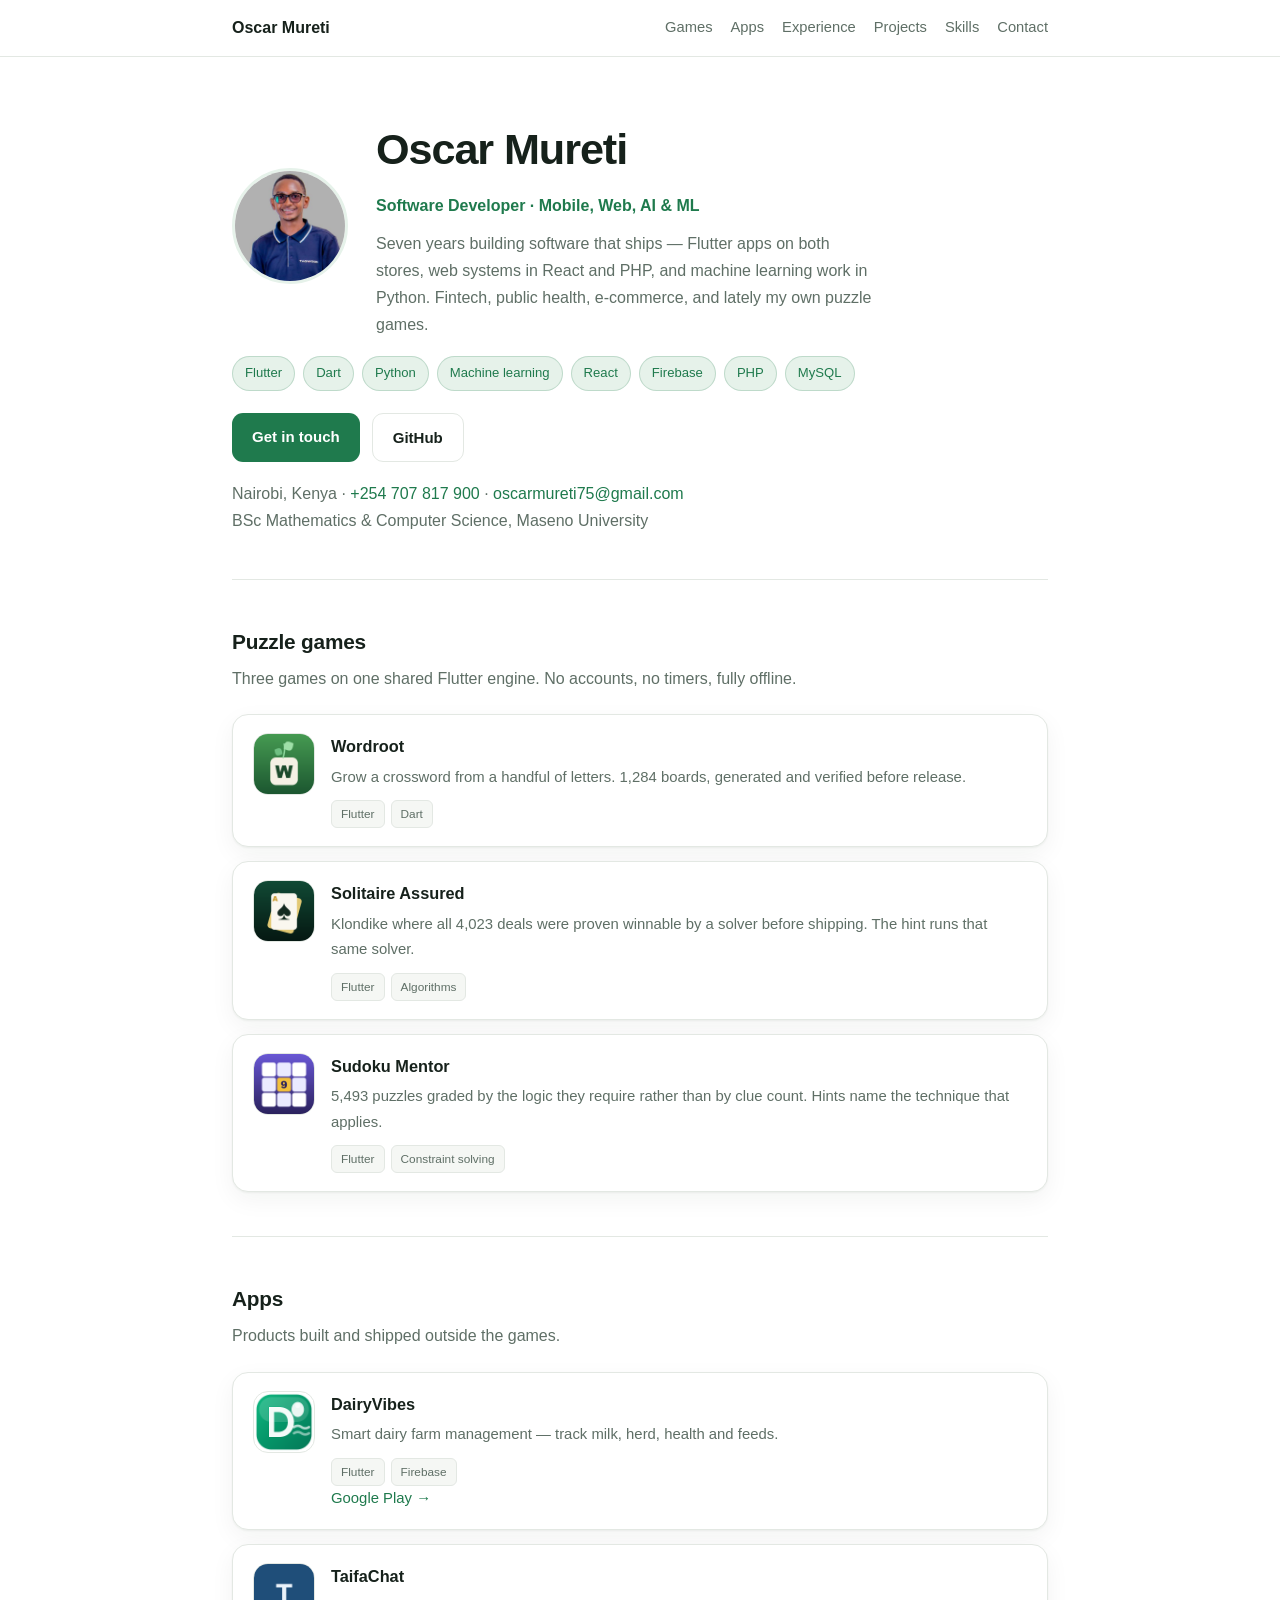
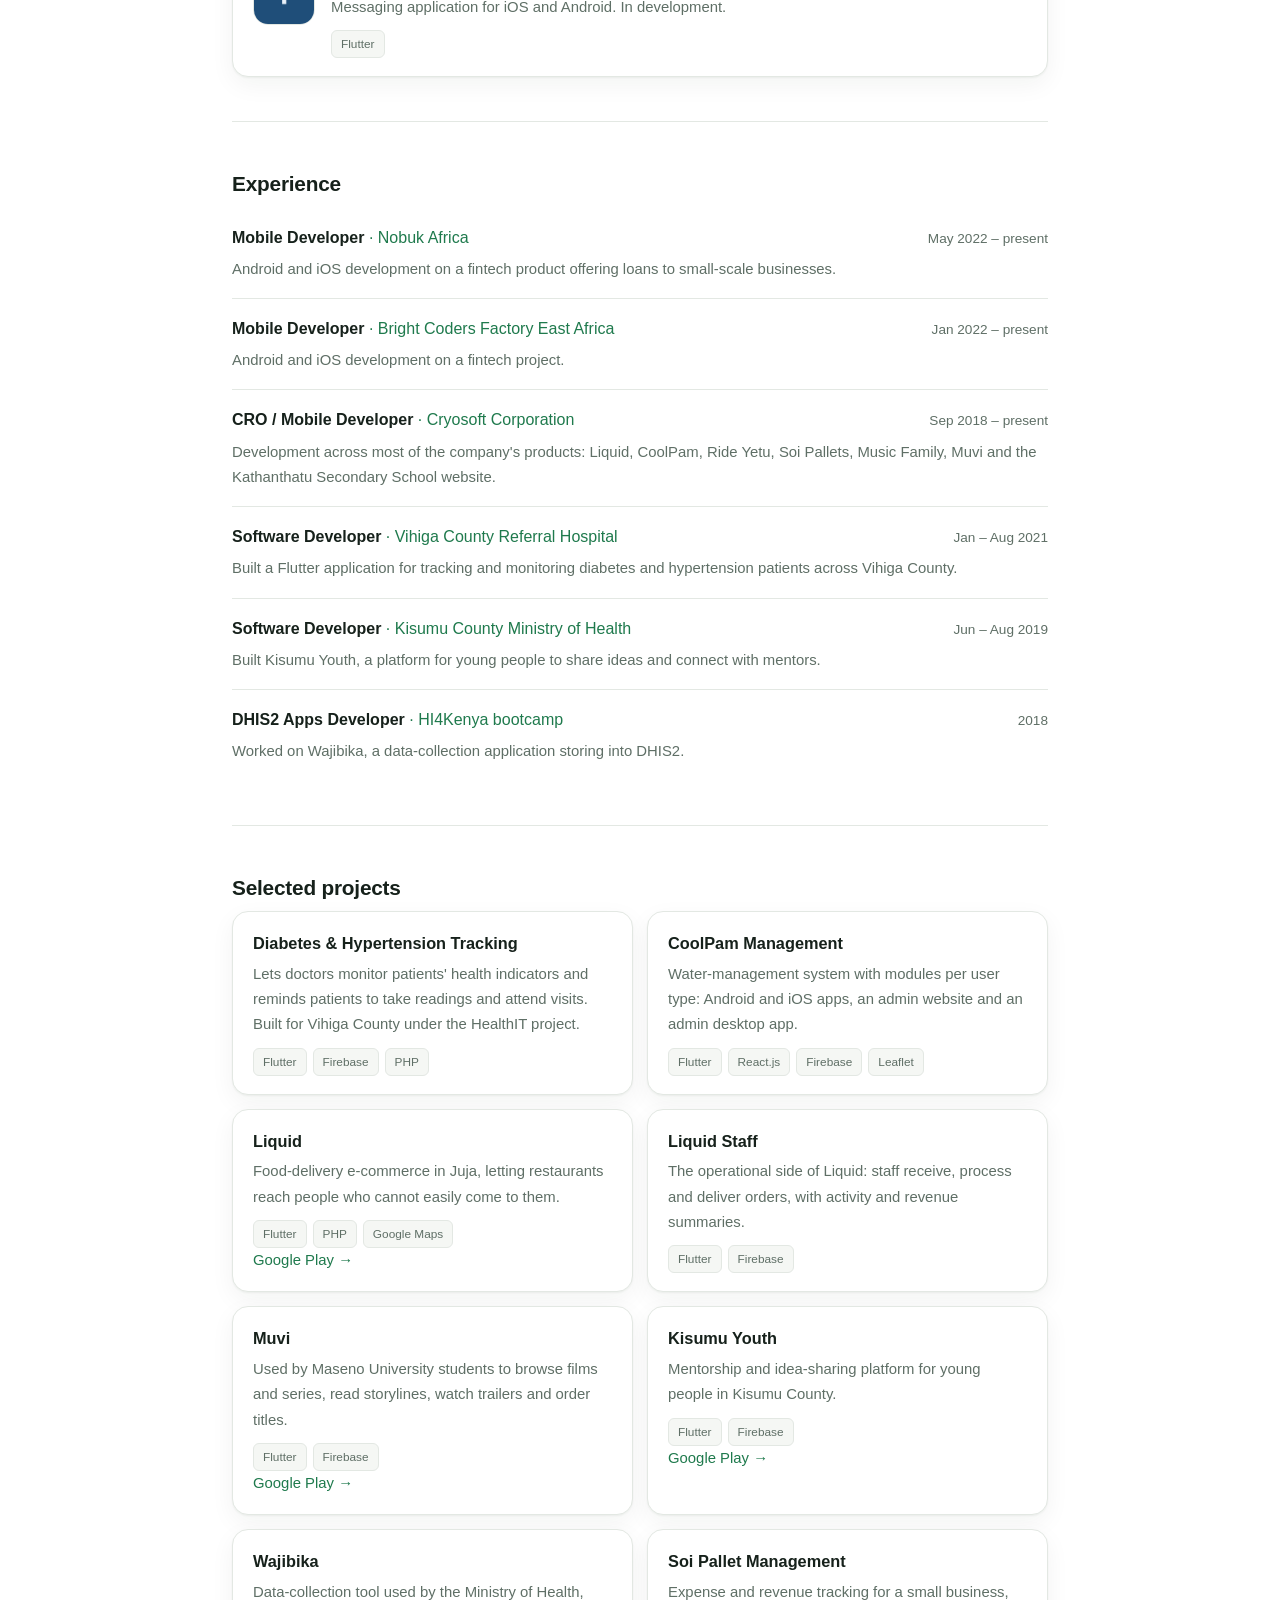
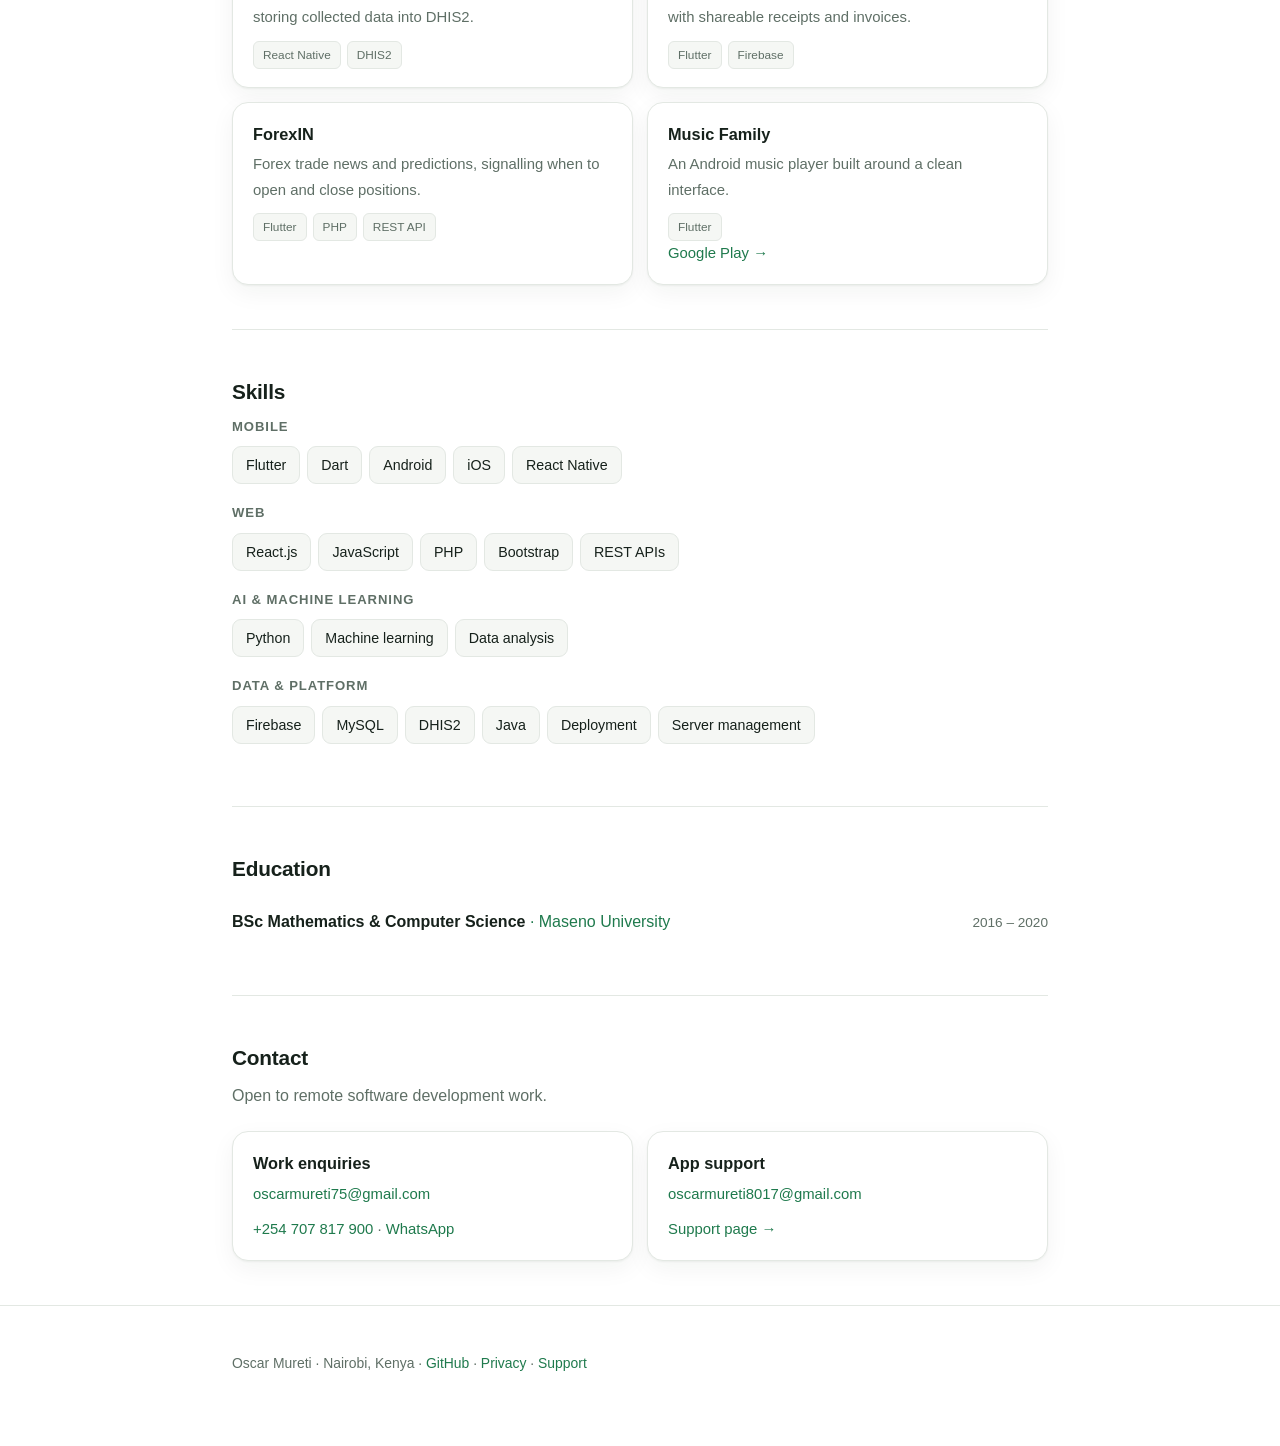
==== commit dd700728: "Add phone number to contact details Listed in plain text and in the schema.org Person telephone fiel" ====
--- a/index.html
+++ b/index.html
@@ -47,6 +47,7 @@
   "url": "https://oscarmureti.github.io/",
   "image": "https://oscarmureti.github.io/assets/avatar.png",
   "email": "mailto:oscarmureti75@gmail.com",
+  "telephone": "+254707817900",
   "address": {
     "@type": "PostalAddress",
     "addressLocality": "Nairobi",
@@ -156,7 +157,9 @@
       <a class="btn btn-ghost" href="https://github.com/oscarmureti">GitHub</a>
     </div>
     <p class="tagline" style="margin-top:18px">Nairobi, Kenya &middot;
-      BSc Mathematics &amp; Computer Science, Maseno University</p>
+      <a href="tel:+254707817900">+254 707 817 900</a> &middot;
+      <a href="mailto:oscarmureti75@gmail.com">oscarmureti75@gmail.com</a></p>
+    <p class="tagline">BSc Mathematics &amp; Computer Science, Maseno University</p>
   </header>
 
   <section id="games">
@@ -383,11 +386,13 @@
       <article class="card">
         <h3>Work enquiries</h3>
         <p><a href="mailto:oscarmureti75@gmail.com">oscarmureti75@gmail.com</a></p>
+        <p><a href="tel:+254707817900">+254 707 817 900</a>
+          &middot; <a href="https://wa.me/254707817900">WhatsApp</a></p>
       </article>
       <article class="card">
         <h3>App support</h3>
-        <p><a href="mailto:oscarmureti8017@gmail.com">oscarmureti8017@gmail.com</a>
-          &middot; <a href="support.html">support page</a></p>
+        <p><a href="mailto:oscarmureti8017@gmail.com">oscarmureti8017@gmail.com</a></p>
+        <p><a href="support.html">Support page &rarr;</a></p>
       </article>
     </div>
   </section>
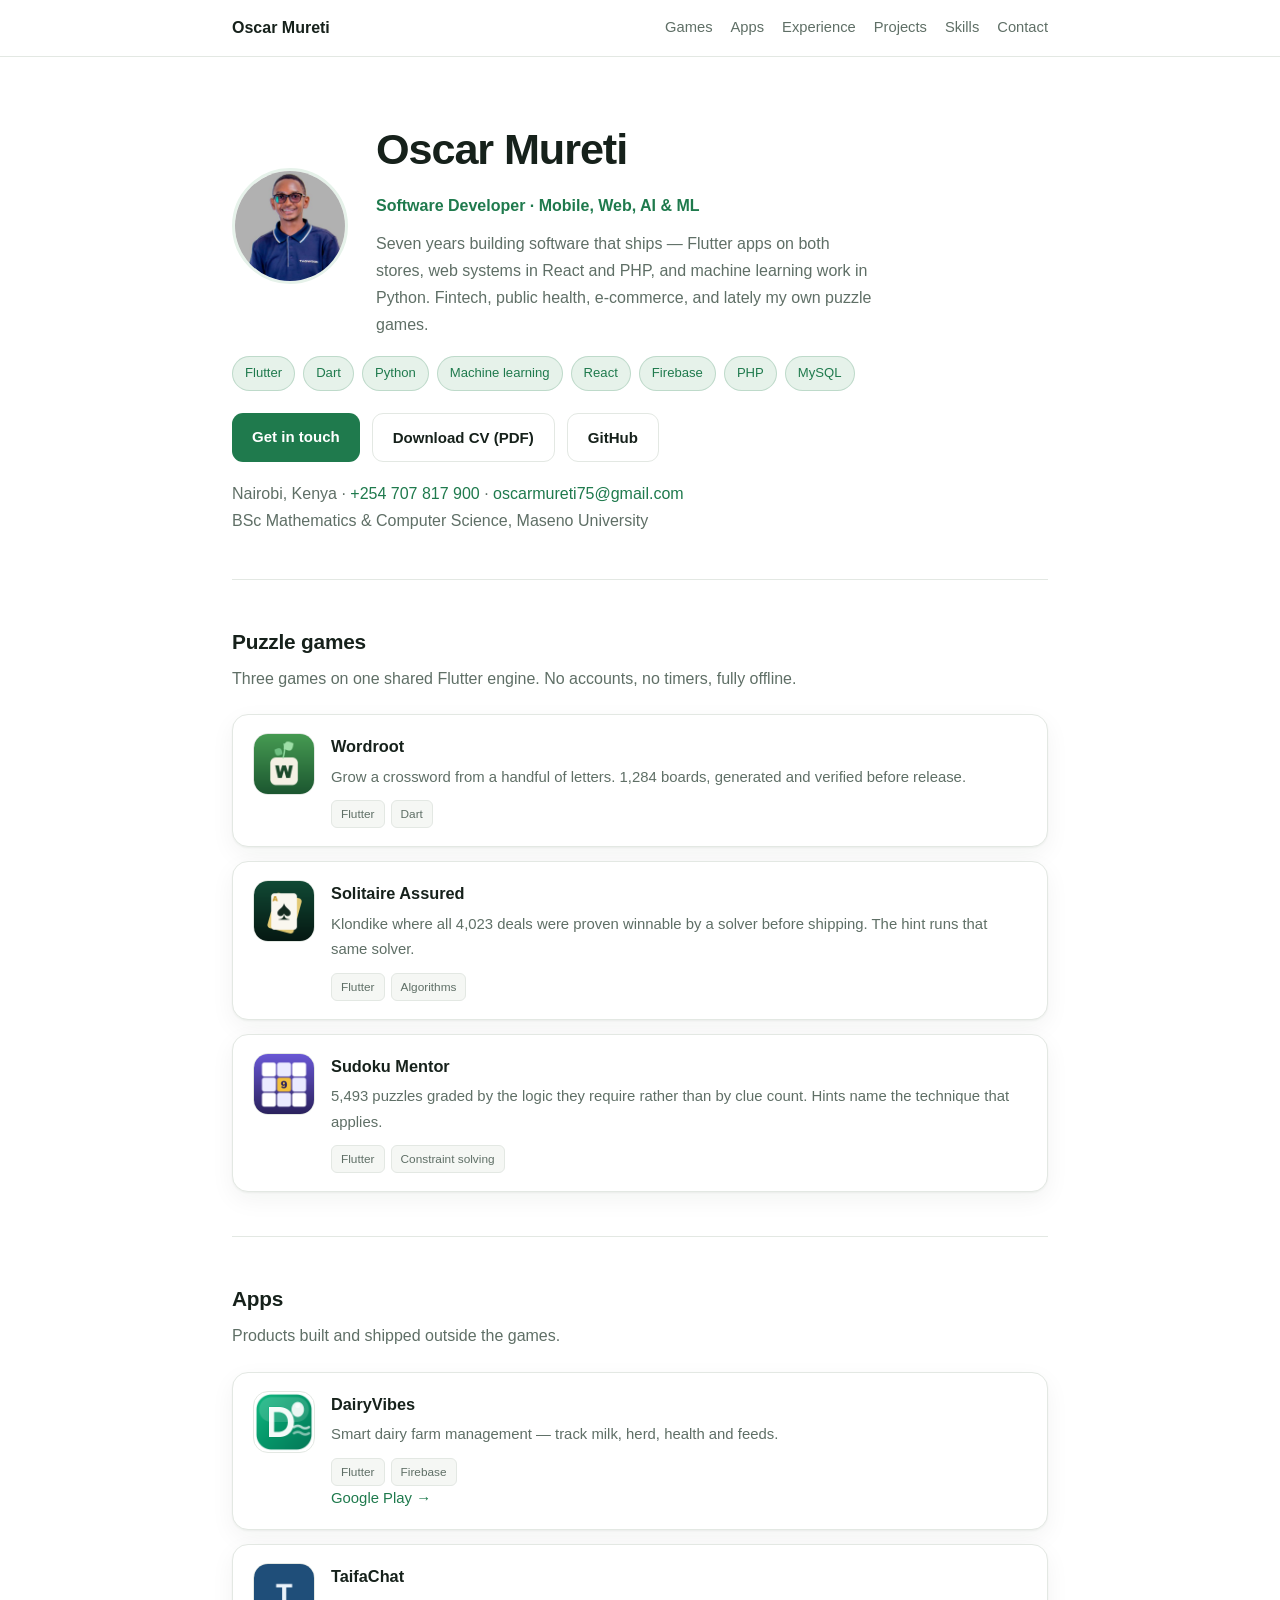
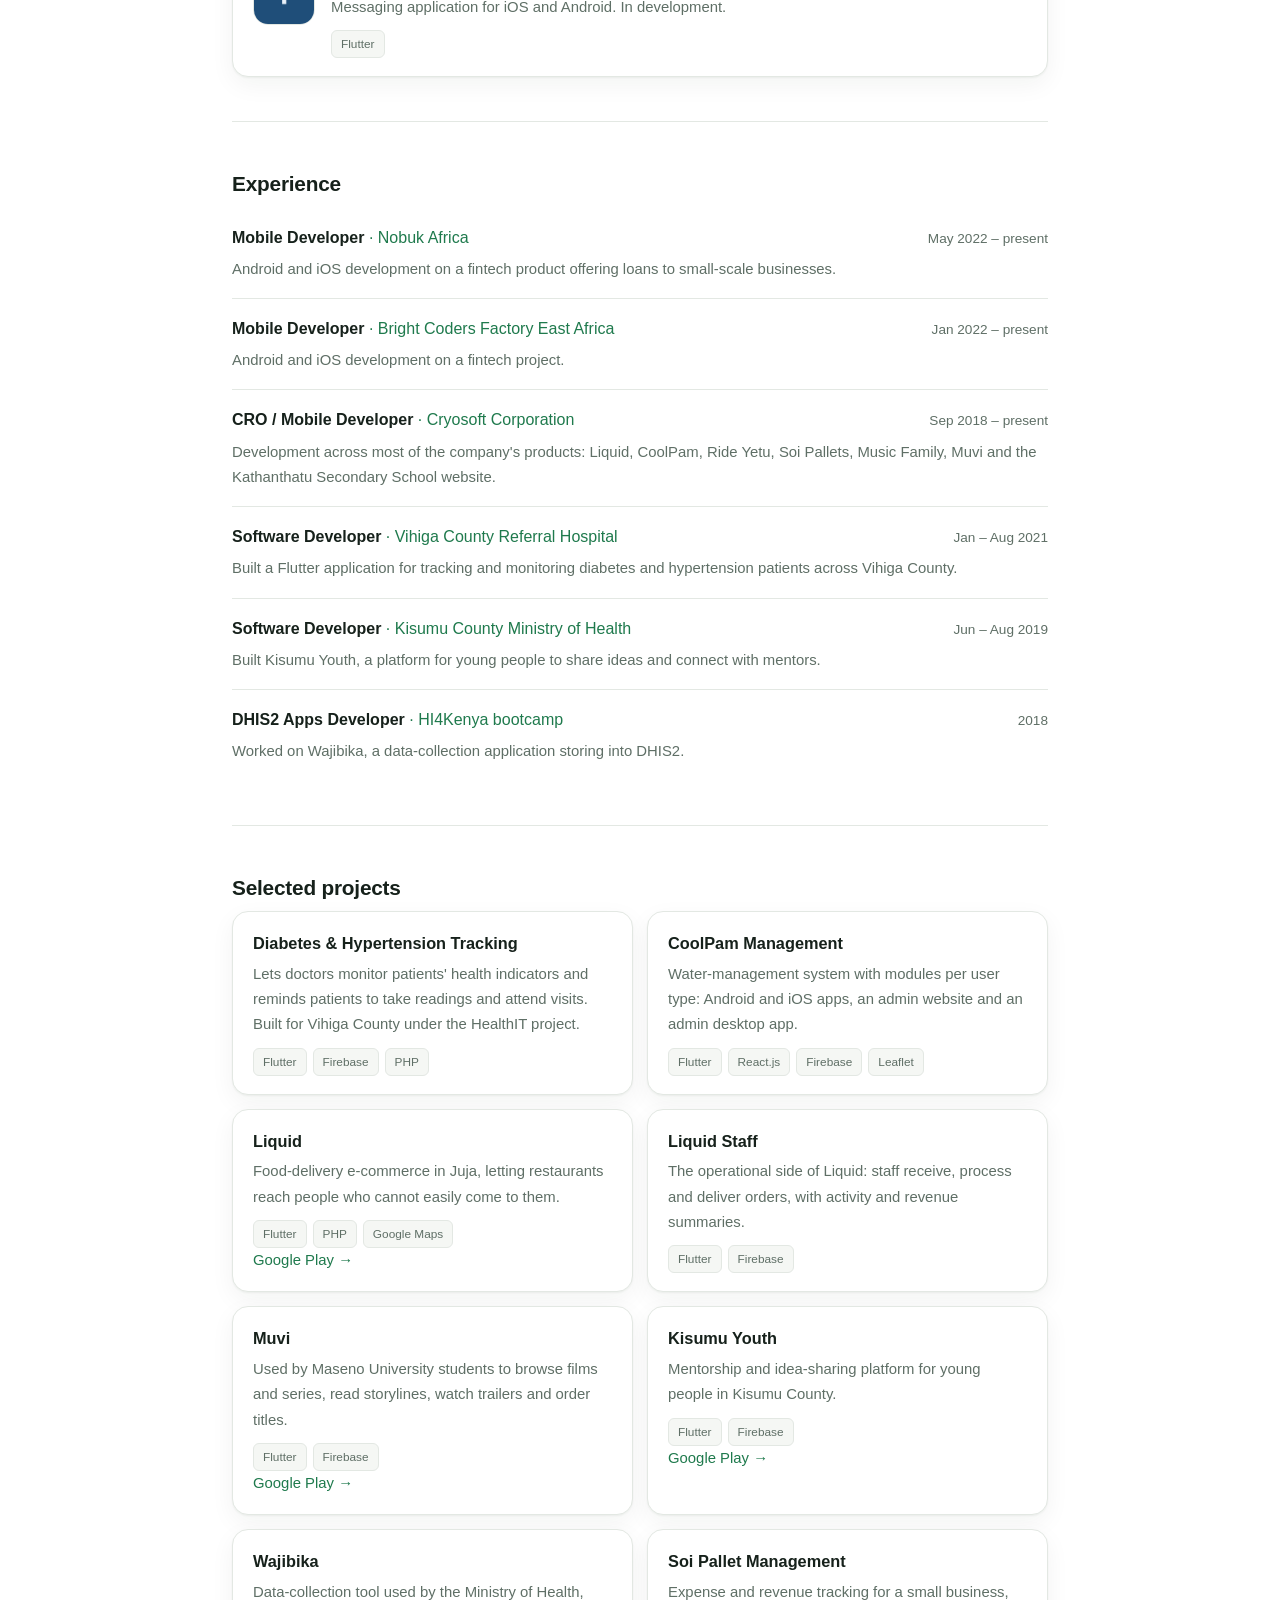
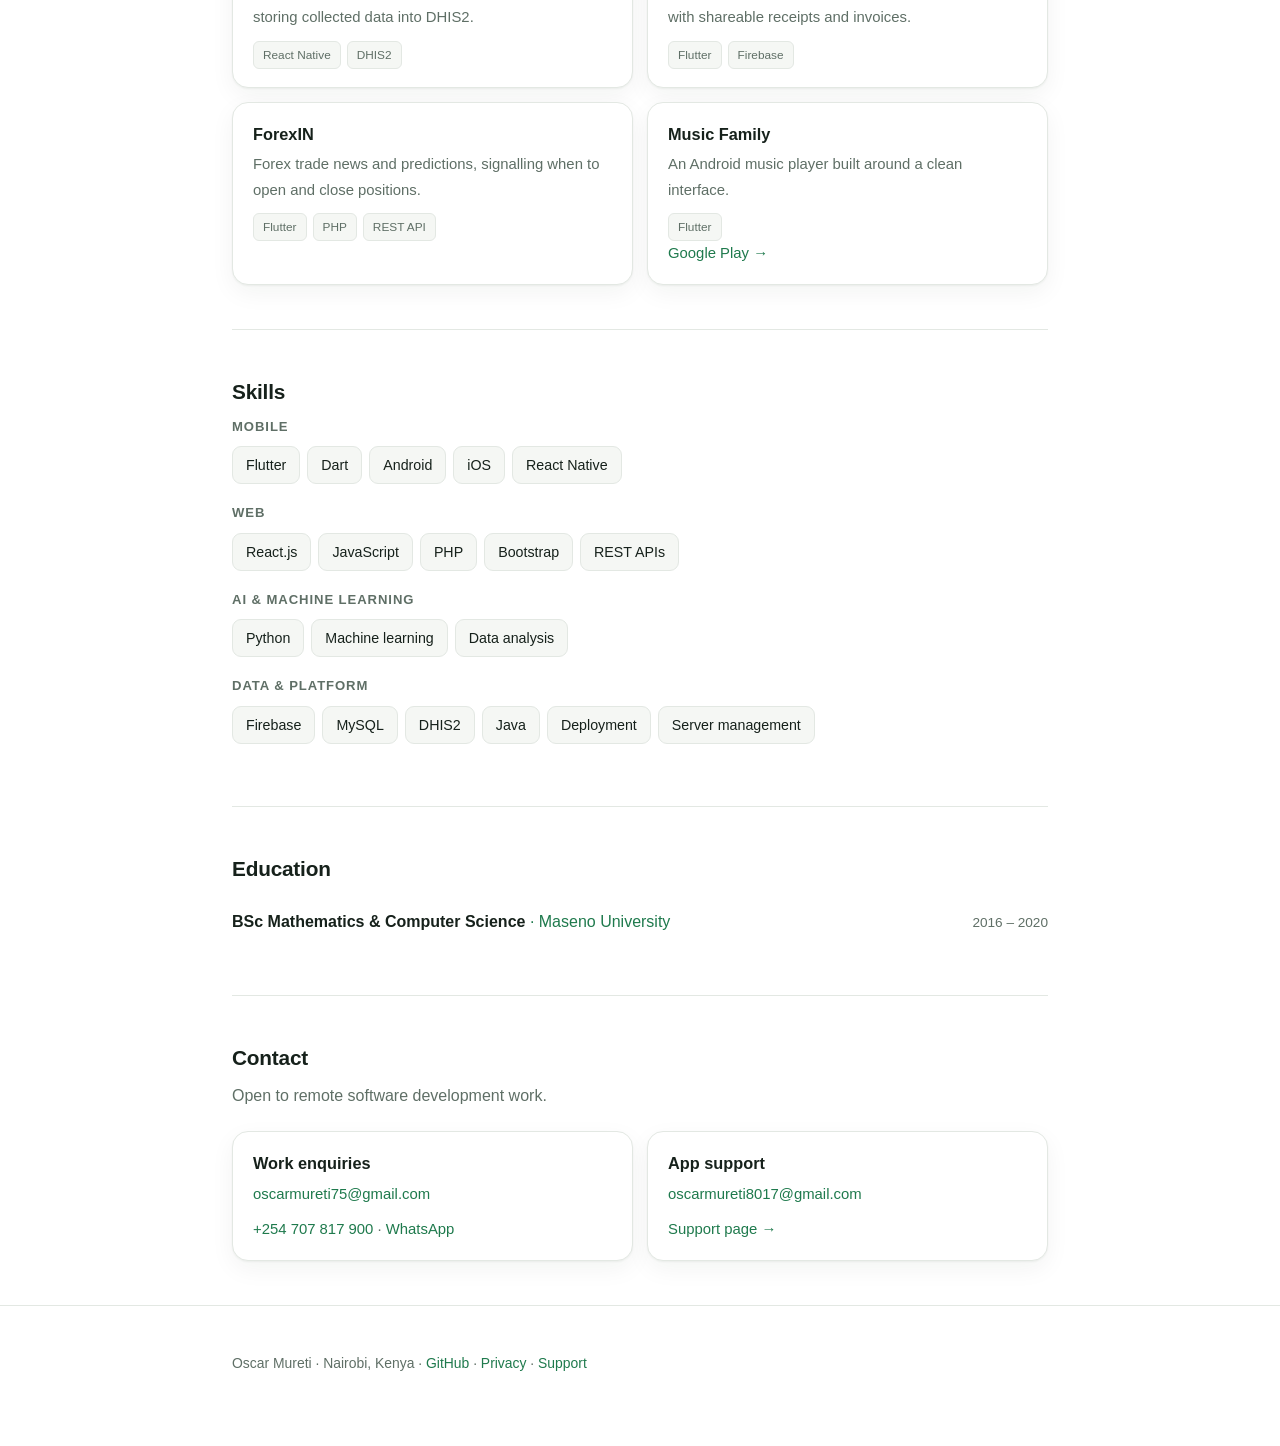
==== commit 553e0973: "Publish an ATS-readable CV in both formats Word and PDF, generated from one script so the two never " ====
--- a/index.html
+++ b/index.html
@@ -76,6 +76,18 @@
     "Firebase", "REST APIs", "DHIS2", "Mobile application development",
     "Web development"
   ],
+  "hasOccupation": {
+    "@type": "Occupation",
+    "name": "Software Developer",
+    "occupationLocation": { "@type": "City", "name": "Nairobi" },
+    "skills": "Flutter, Dart, Android, iOS, React, Python, machine learning, PHP, Firebase"
+  },
+  "subjectOf": {
+    "@type": "DigitalDocument",
+    "name": "Oscar Mureti - Curriculum Vitae",
+    "url": "https://oscarmureti.github.io/cv/Oscar-Mureti-CV.pdf",
+    "encodingFormat": "application/pdf"
+  },
   "knowsLanguage": [
     { "@type": "Language", "name": "English" },
     { "@type": "Language", "name": "Swahili" }
@@ -154,6 +166,7 @@
     </div>
     <div class="cta">
       <a class="btn btn-primary" href="#contact">Get in touch</a>
+      <a class="btn btn-ghost" href="cv/Oscar-Mureti-CV.pdf" download>Download CV (PDF)</a>
       <a class="btn btn-ghost" href="https://github.com/oscarmureti">GitHub</a>
     </div>
     <p class="tagline" style="margin-top:18px">Nairobi, Kenya &middot;
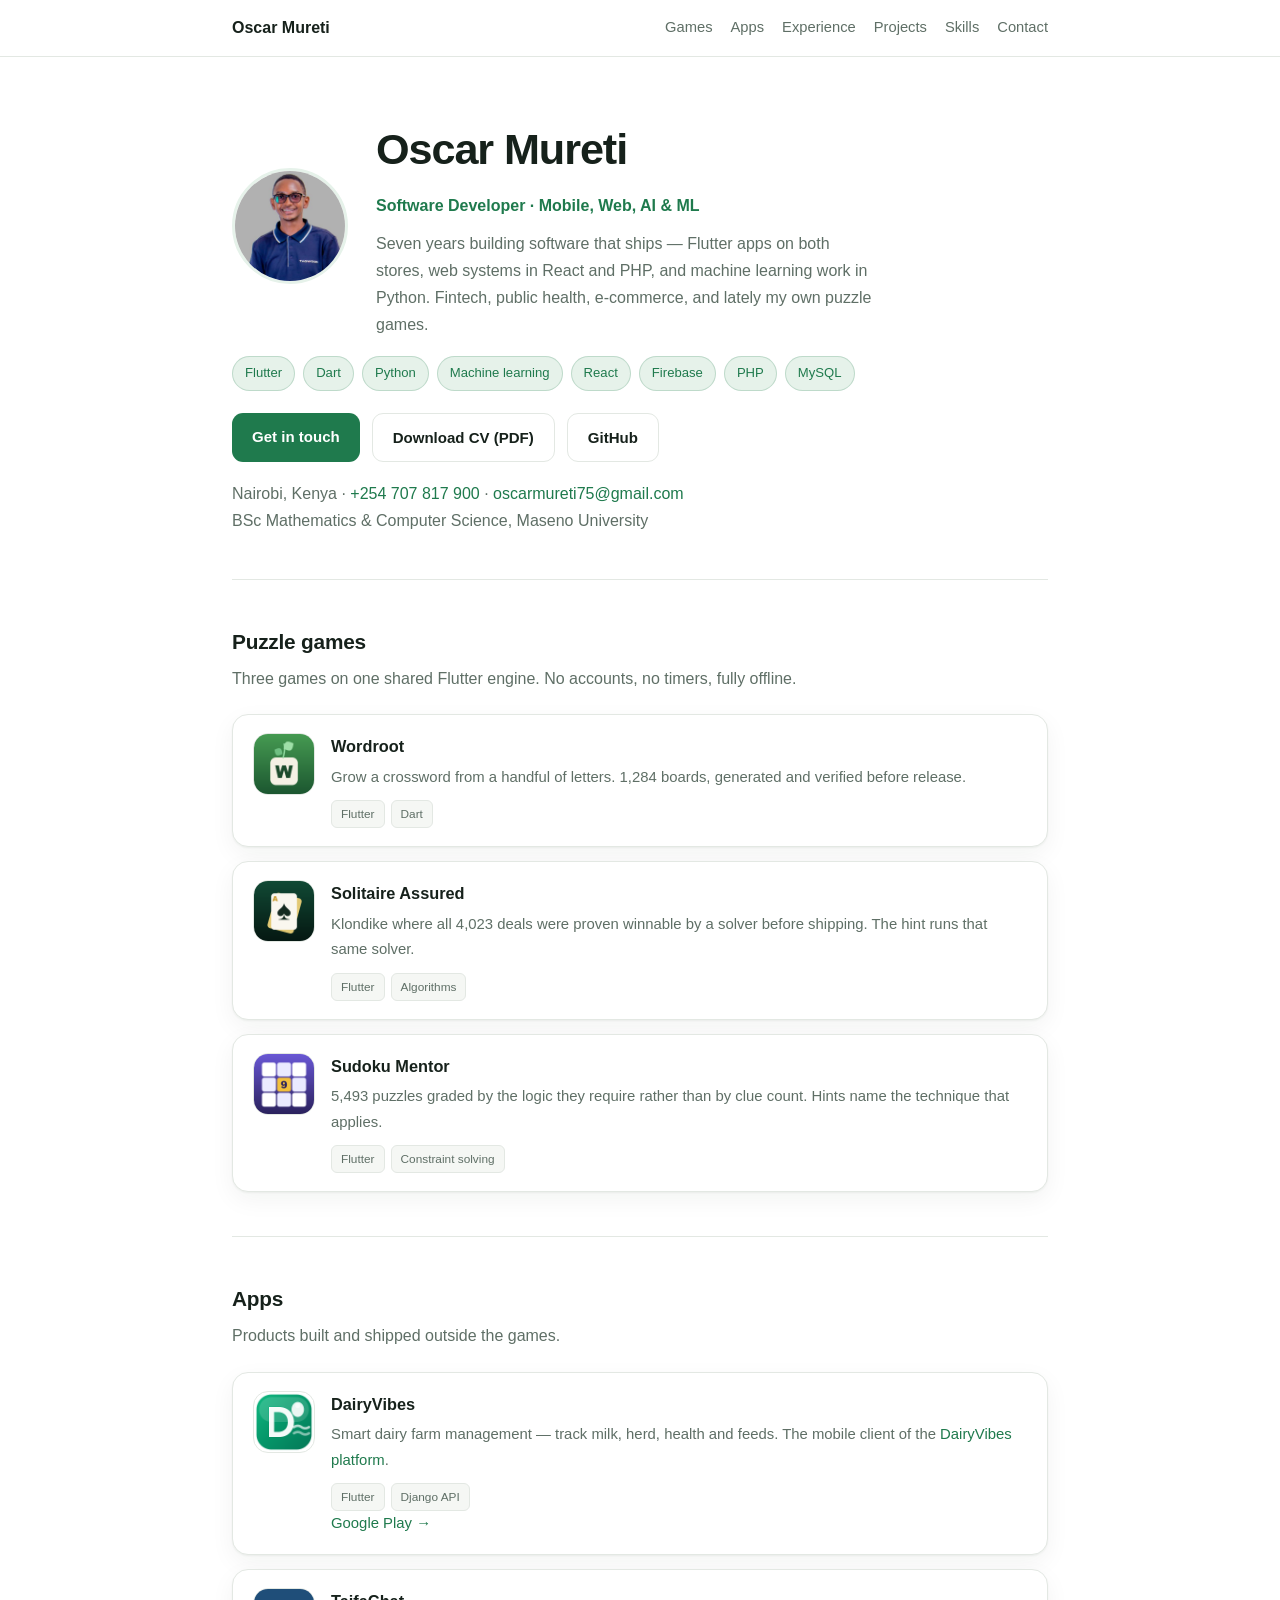
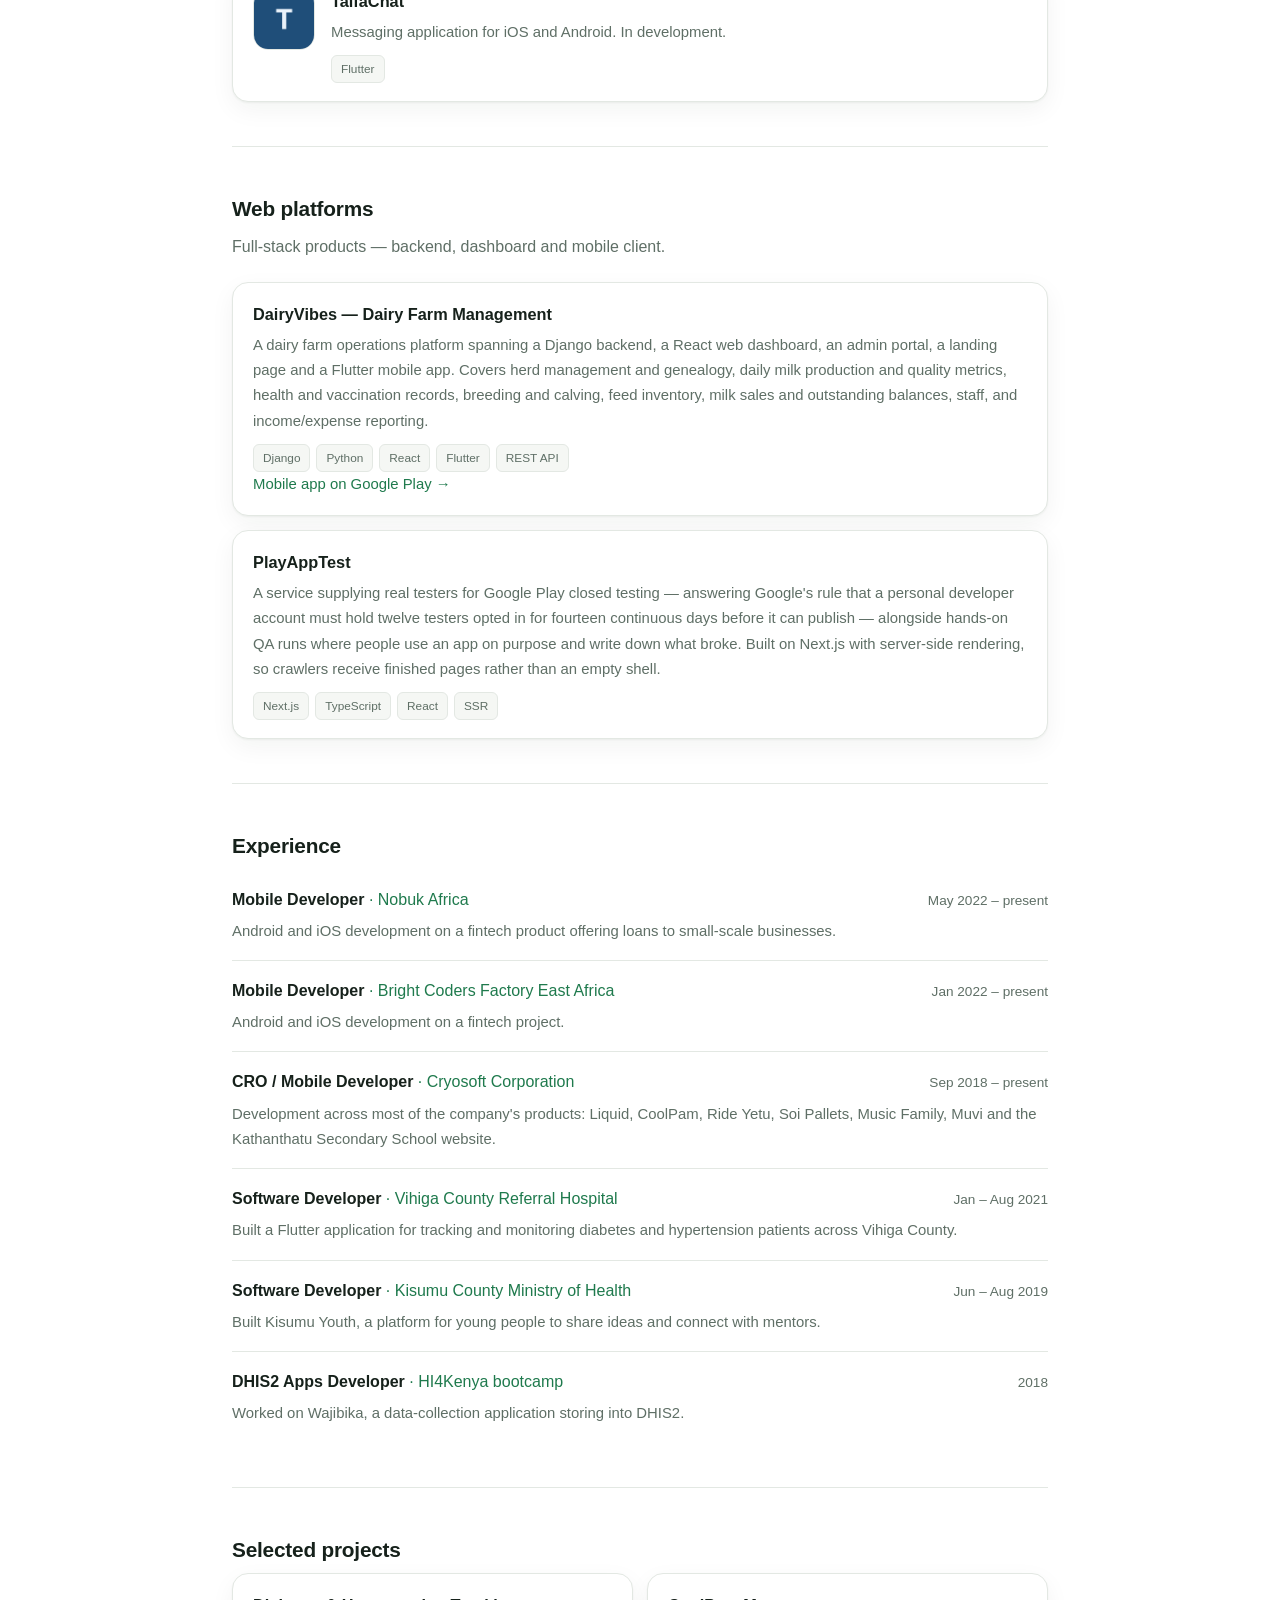
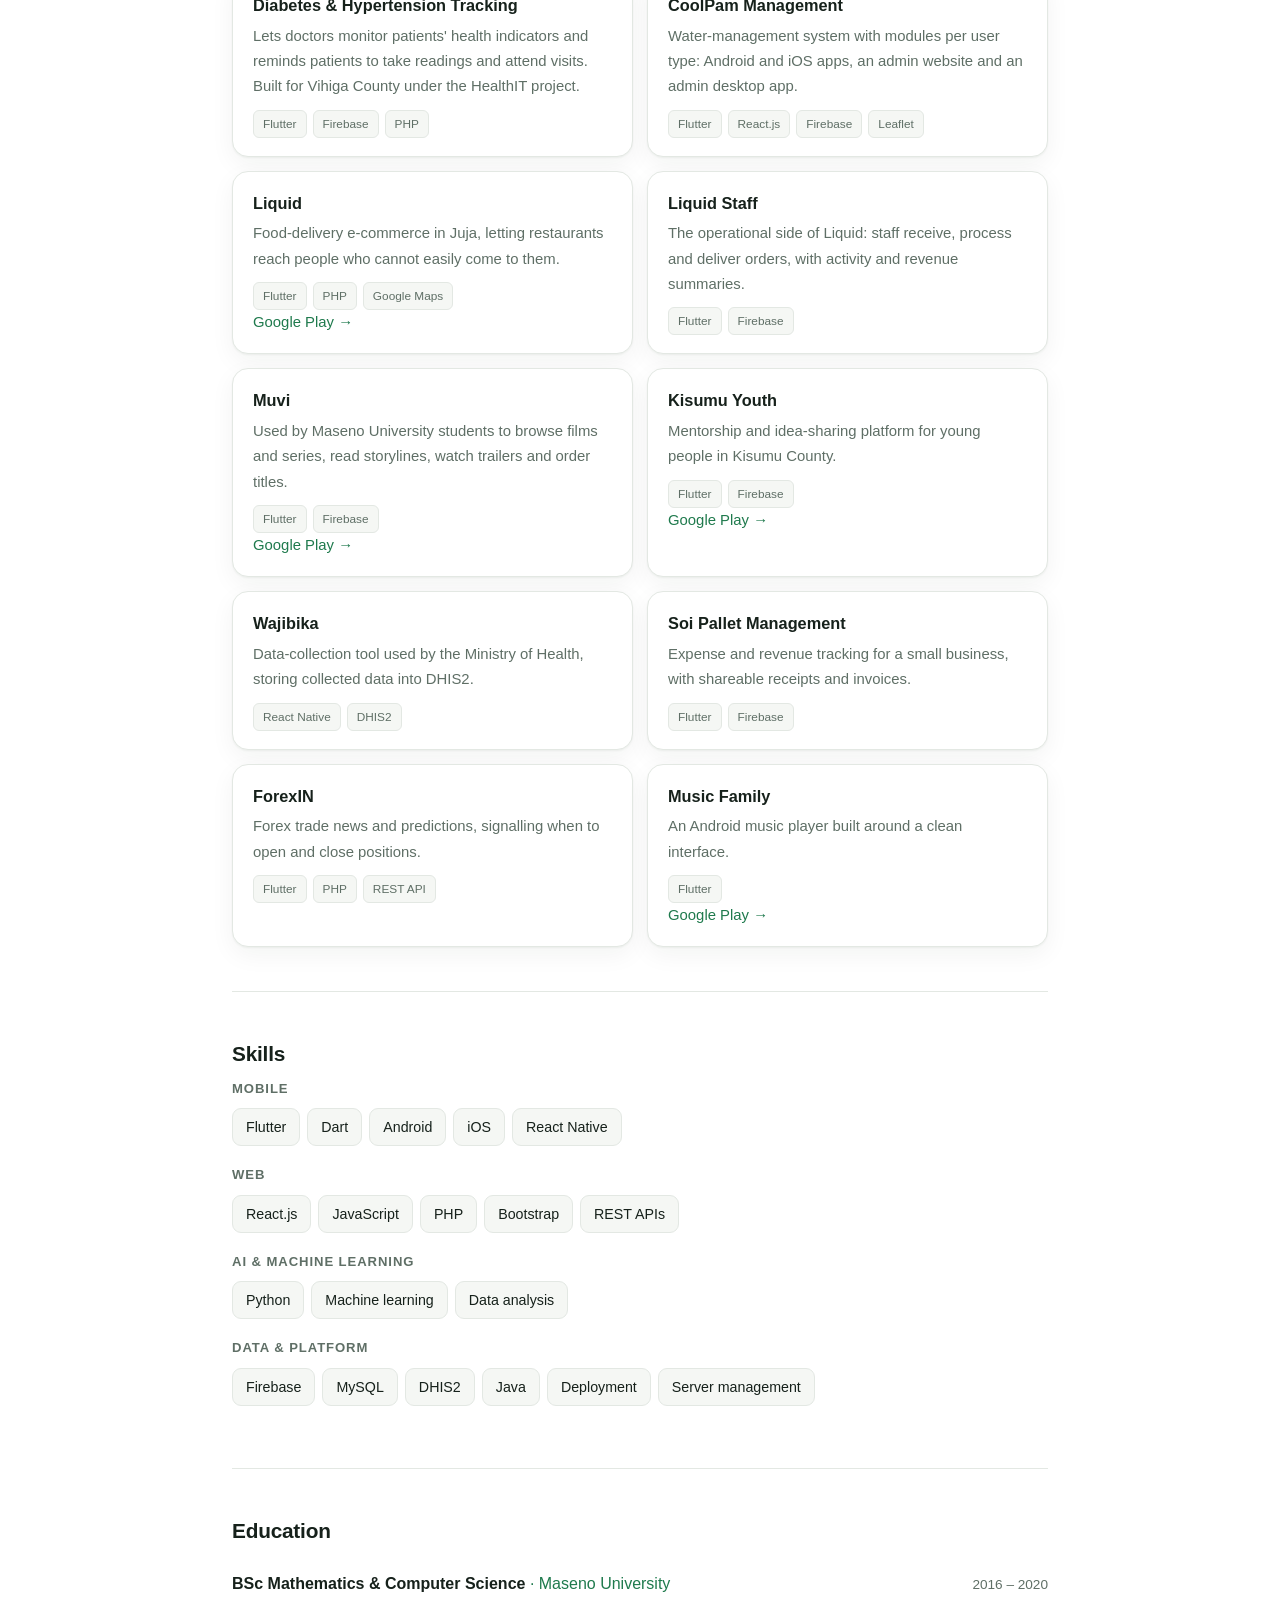
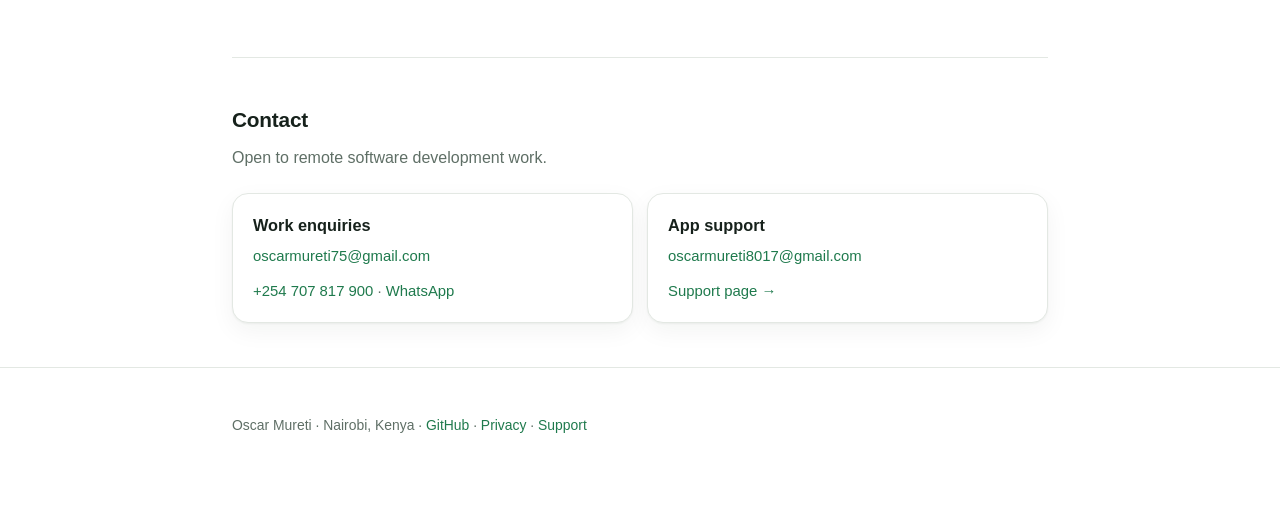
==== commit 8edf52f6: "Add the DairyVibes platform and PlayAppTest Both described from their own repository READMEs rather " ====
--- a/index.html
+++ b/index.html
@@ -72,7 +72,8 @@
   "knowsAbout": [
     "Flutter", "Dart", "Android development", "iOS development",
     "React", "React Native", "JavaScript", "PHP", "MySQL",
-    "Python", "Machine learning", "Artificial intelligence",
+    "Python", "Django", "Next.js", "TypeScript",
+    "Machine learning", "Artificial intelligence",
     "Firebase", "REST APIs", "DHIS2", "Mobile application development",
     "Web development"
   ],
@@ -218,8 +219,10 @@
         <img src="assets/dairyvibes.png" alt="DairyVibes app icon" width="62" height="62">
         <div>
           <h3>DairyVibes</h3>
-          <p>Smart dairy farm management — track milk, herd, health and feeds.</p>
-          <div class="tags"><span class="tag">Flutter</span><span class="tag">Firebase</span></div>
+          <p>Smart dairy farm management — track milk, herd, health and feeds.
+            The mobile client of the
+            <a href="#platforms">DairyVibes platform</a>.</p>
+          <div class="tags"><span class="tag">Flutter</span><span class="tag">Django API</span></div>
           <p><a href="https://play.google.com/store/apps/details?id=com.dairyvibes.app">Google Play &rarr;</a></p>
         </div>
       </article>
@@ -229,6 +232,43 @@
           <h3>TaifaChat</h3>
           <p>Messaging application for iOS and Android. In development.</p>
           <div class="tags"><span class="tag">Flutter</span></div>
+        </div>
+      </article>
+    </div>
+  </section>
+
+
+  <section id="platforms">
+    <h2>Web platforms</h2>
+    <p class="intro">Full-stack products — backend, dashboard and mobile client.</p>
+    <div class="cards">
+      <article class="card">
+        <h3>DairyVibes — Dairy Farm Management</h3>
+        <p>A dairy farm operations platform spanning a Django backend, a React
+          web dashboard, an admin portal, a landing page and a Flutter mobile
+          app. Covers herd management and genealogy, daily milk production and
+          quality metrics, health and vaccination records, breeding and calving,
+          feed inventory, milk sales and outstanding balances, staff, and
+          income/expense reporting.</p>
+        <div class="tags">
+          <span class="tag">Django</span><span class="tag">Python</span>
+          <span class="tag">React</span><span class="tag">Flutter</span>
+          <span class="tag">REST API</span>
+        </div>
+        <p><a href="https://play.google.com/store/apps/details?id=com.dairyvibes.app">Mobile app on Google Play &rarr;</a></p>
+      </article>
+      <article class="card">
+        <h3>PlayAppTest</h3>
+        <p>A service supplying real testers for Google Play closed testing —
+          answering Google's rule that a personal developer account must hold
+          twelve testers opted in for fourteen continuous days before it can
+          publish — alongside hands-on QA runs where people use an app on
+          purpose and write down what broke. Built on Next.js with server-side
+          rendering, so crawlers receive finished pages rather than an empty
+          shell.</p>
+        <div class="tags">
+          <span class="tag">Next.js</span><span class="tag">TypeScript</span>
+          <span class="tag">React</span><span class="tag">SSR</span>
         </div>
       </article>
     </div>
